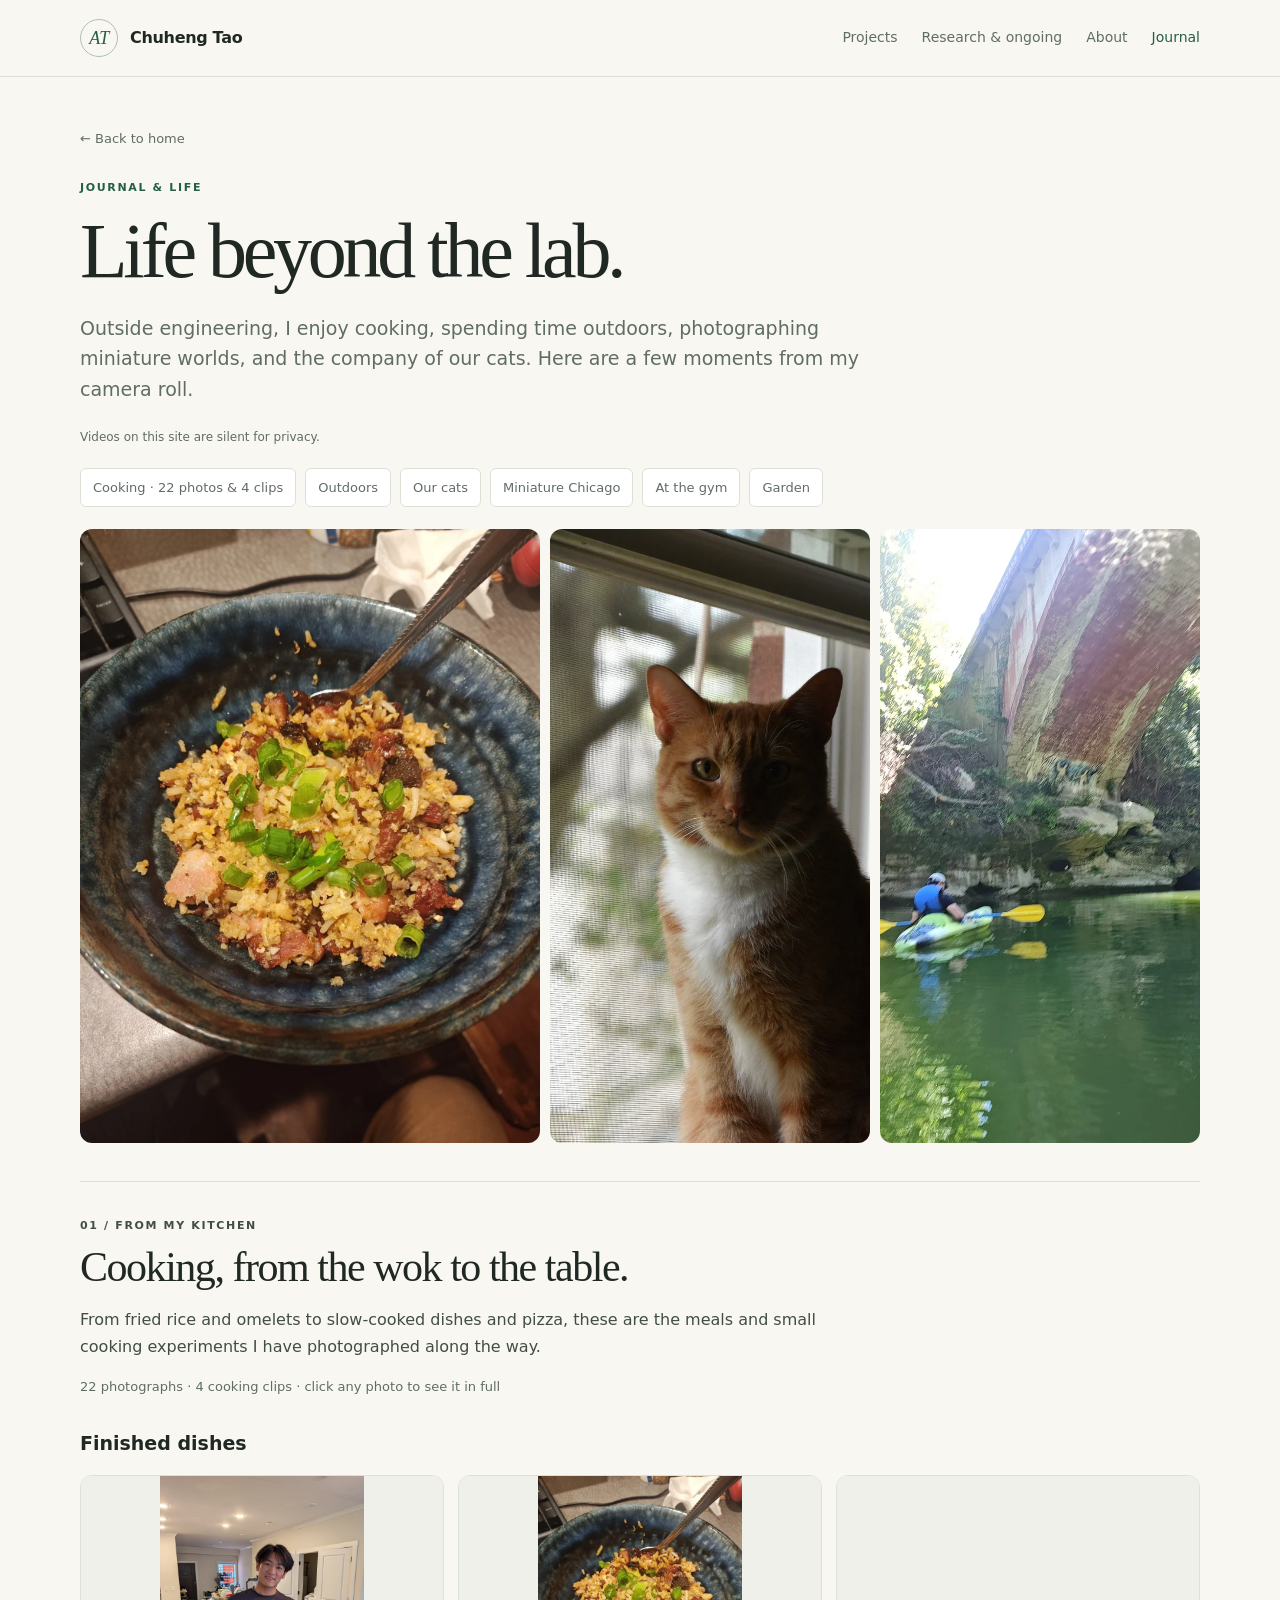
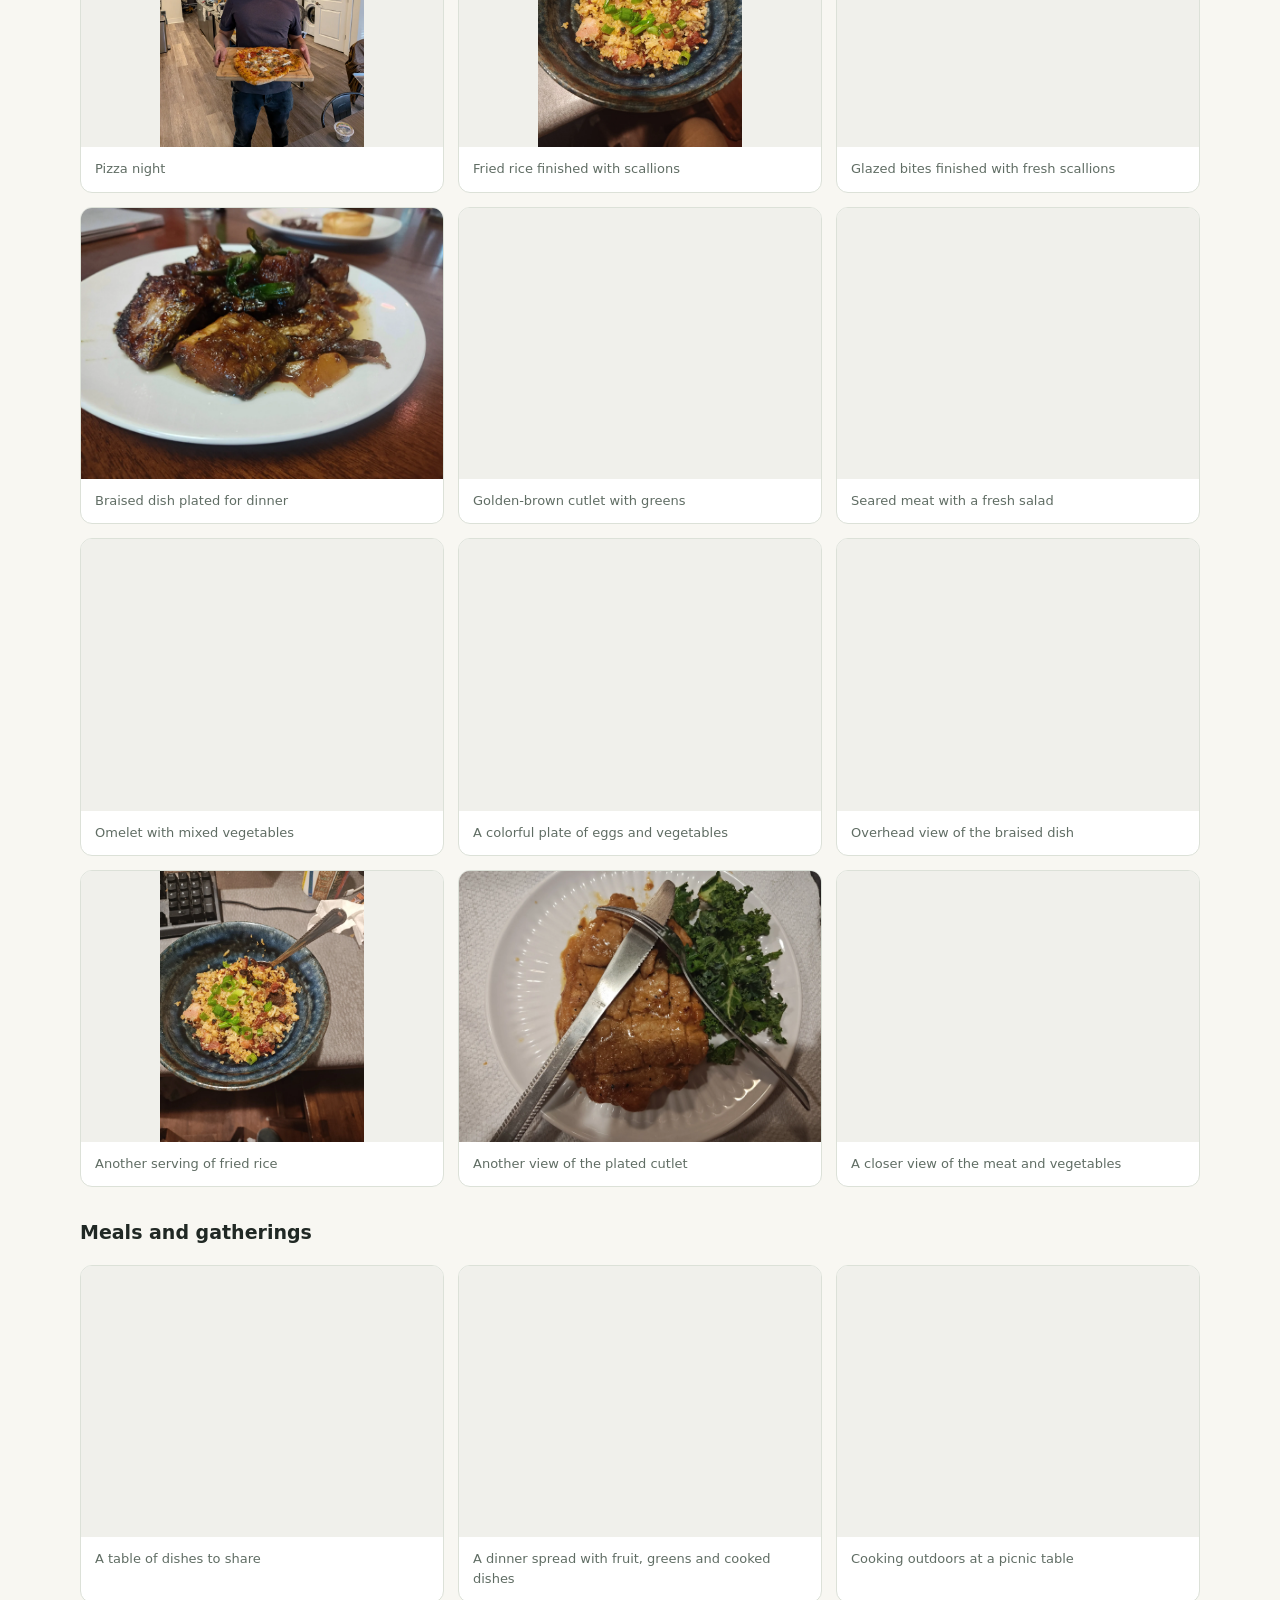
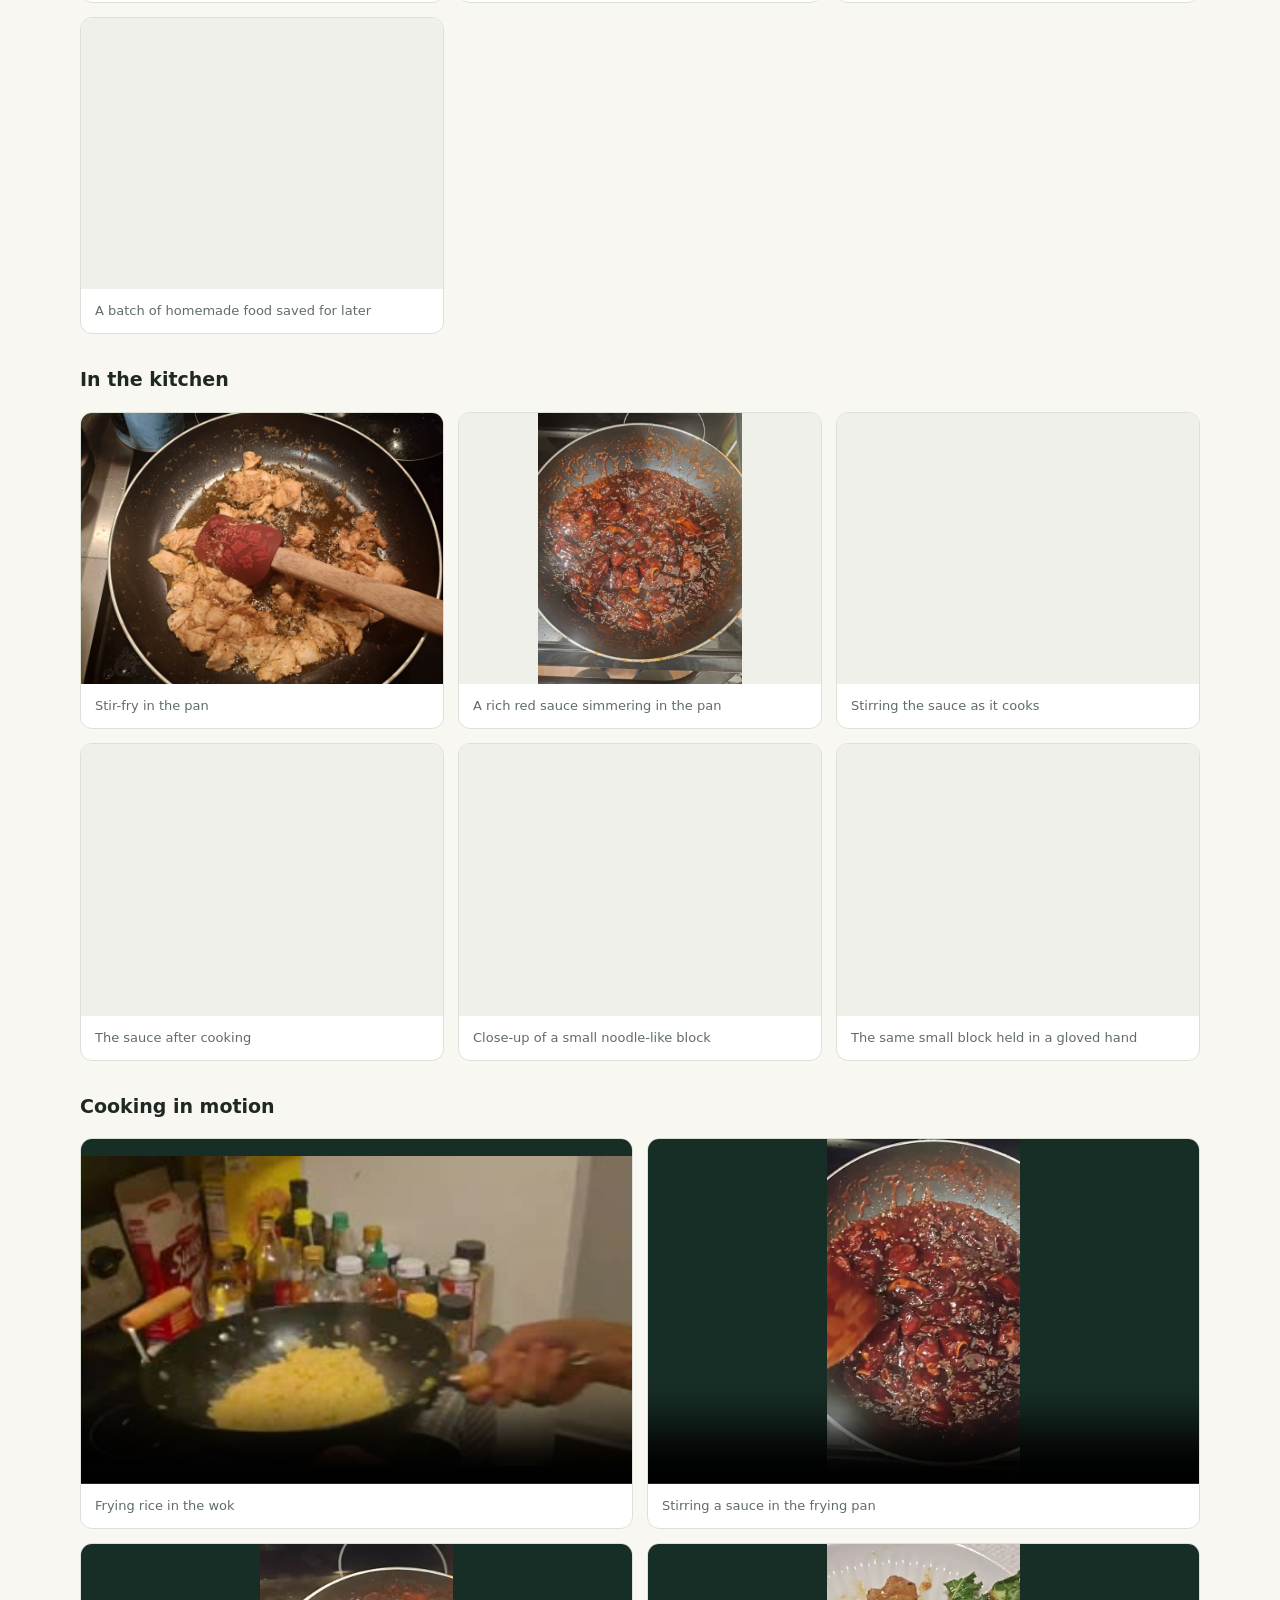
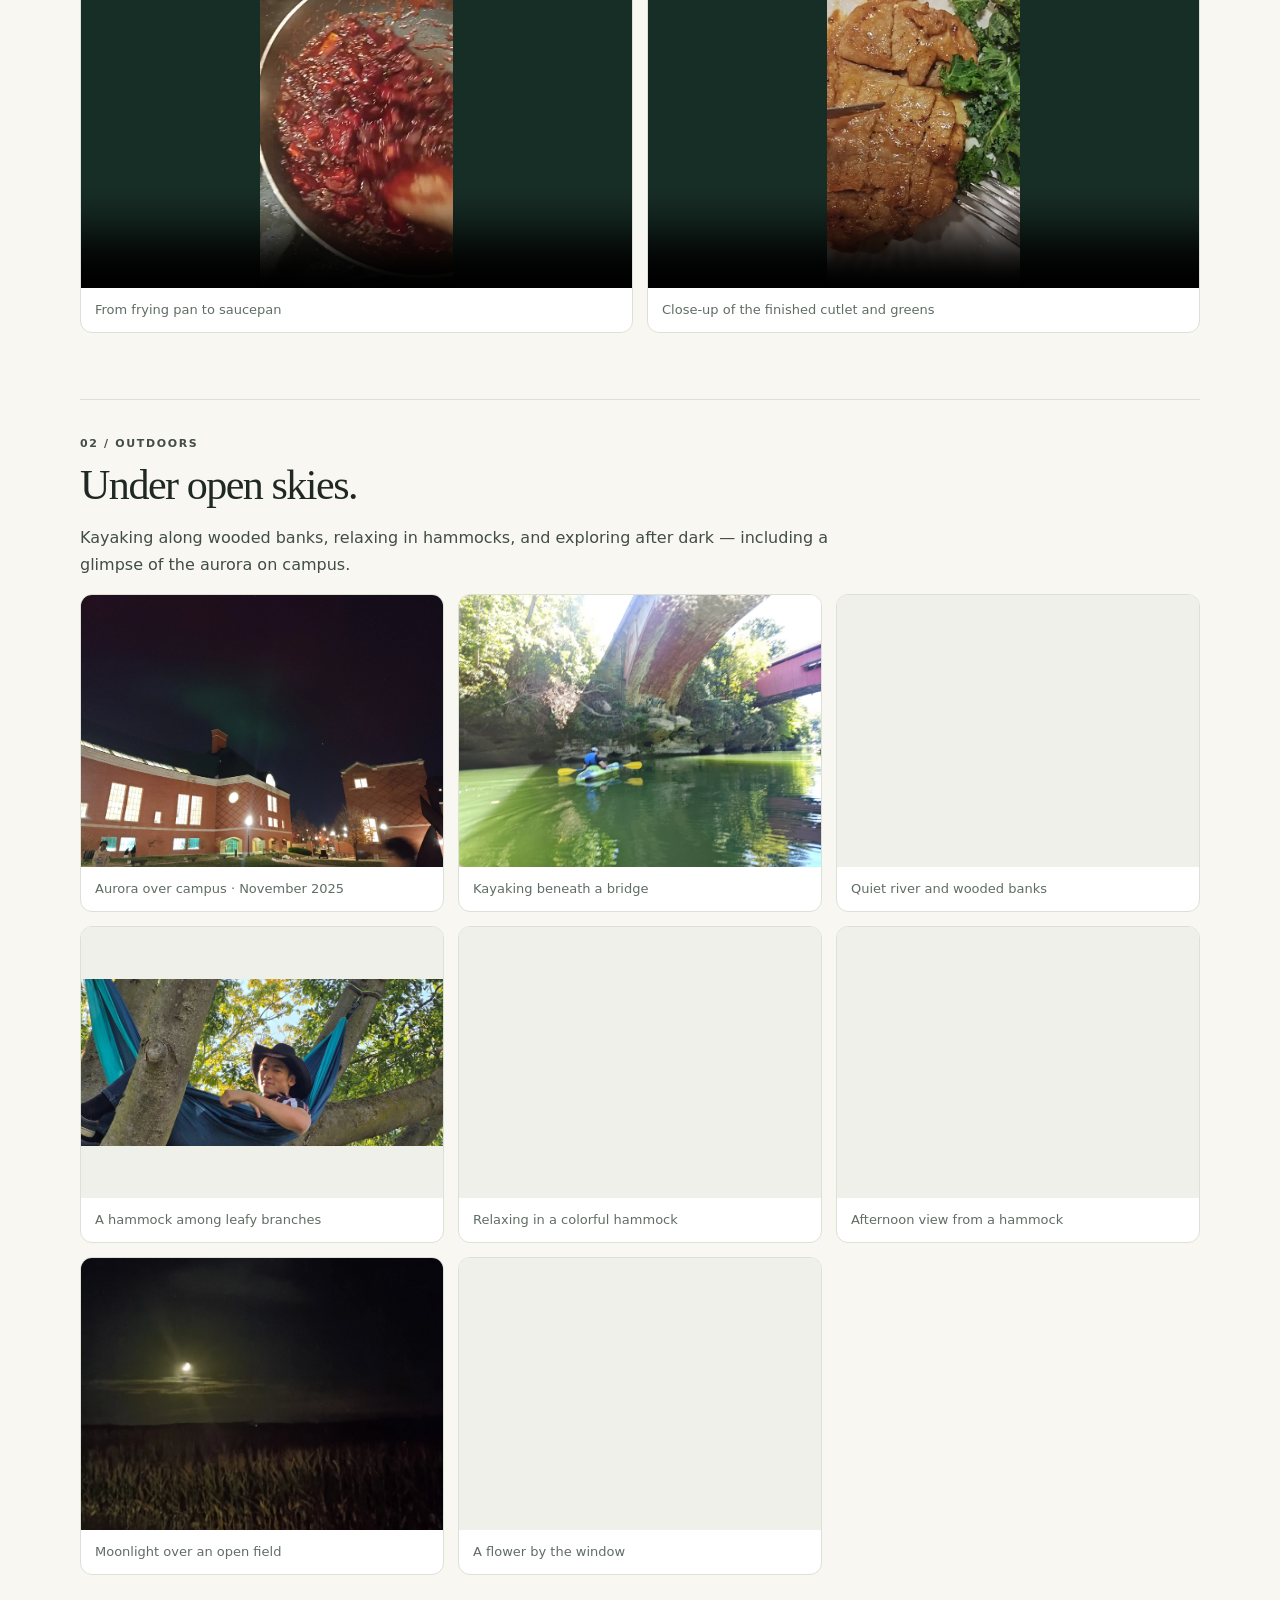
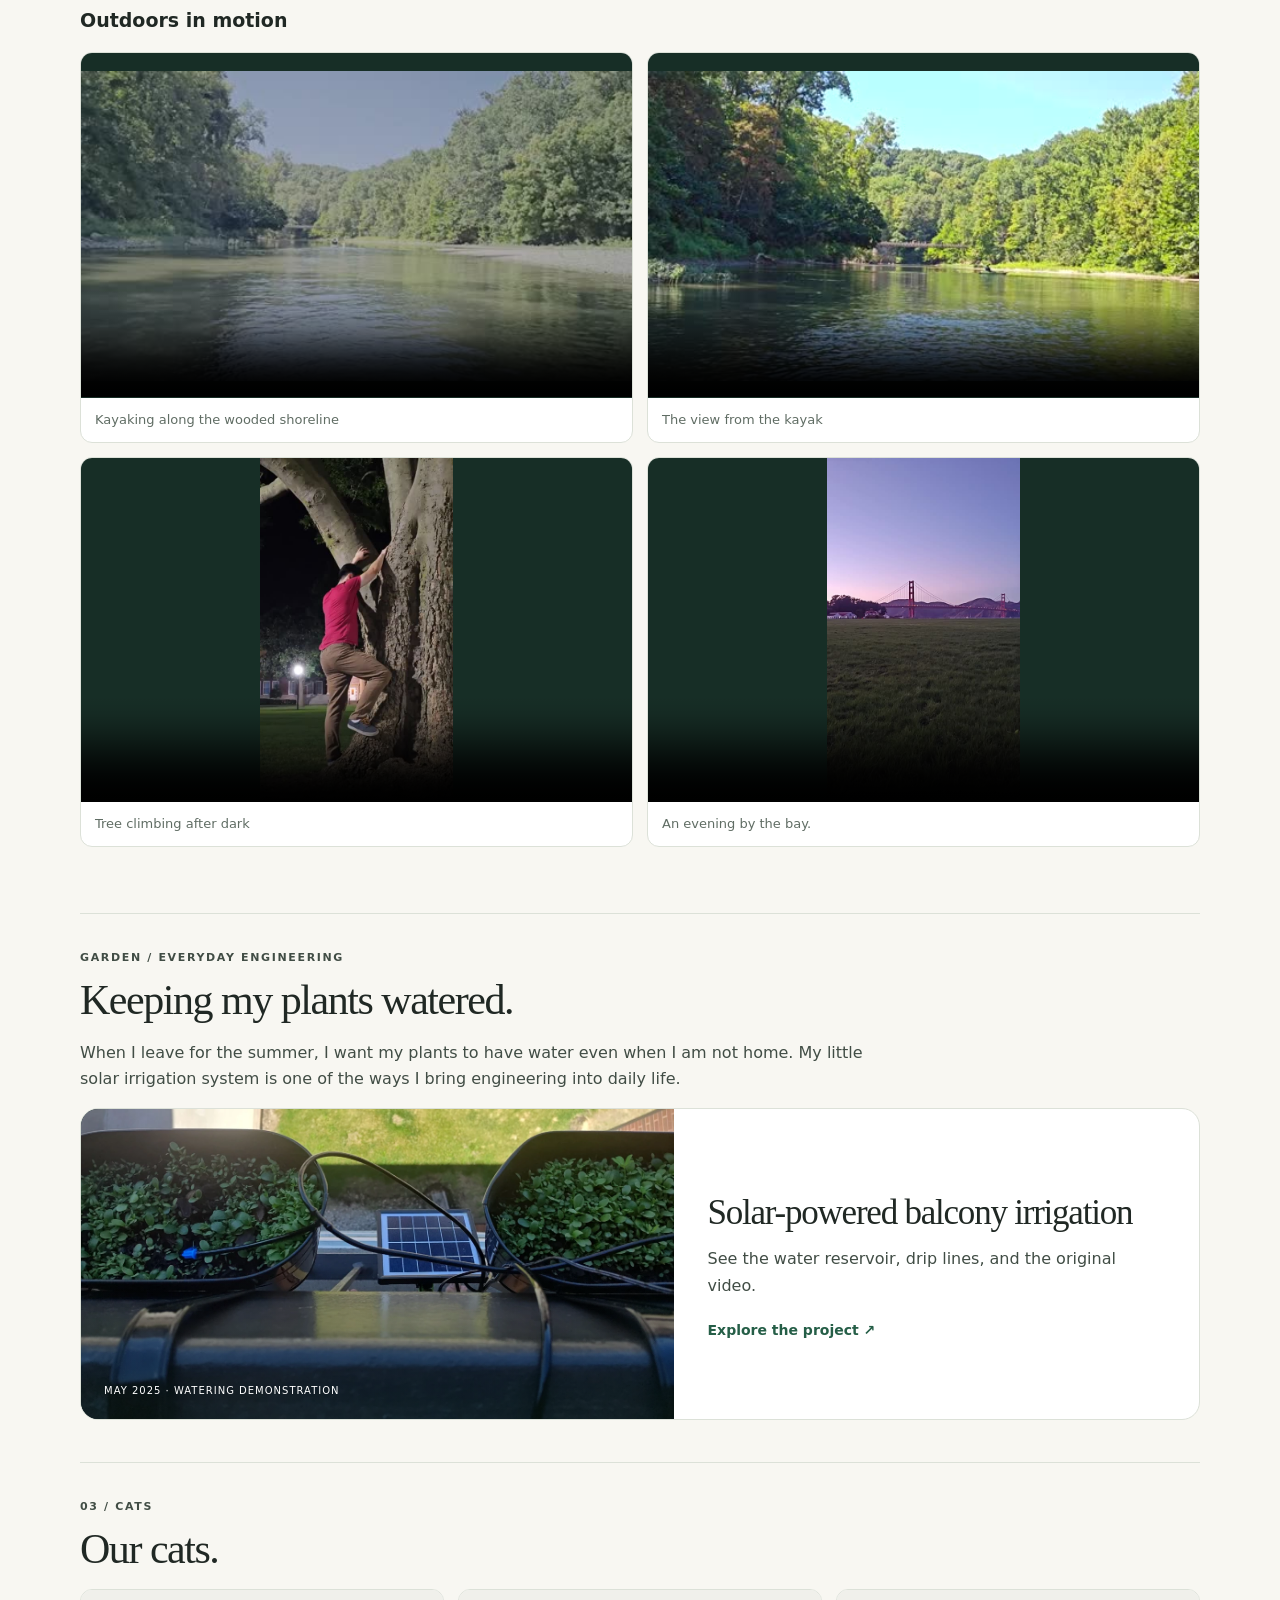
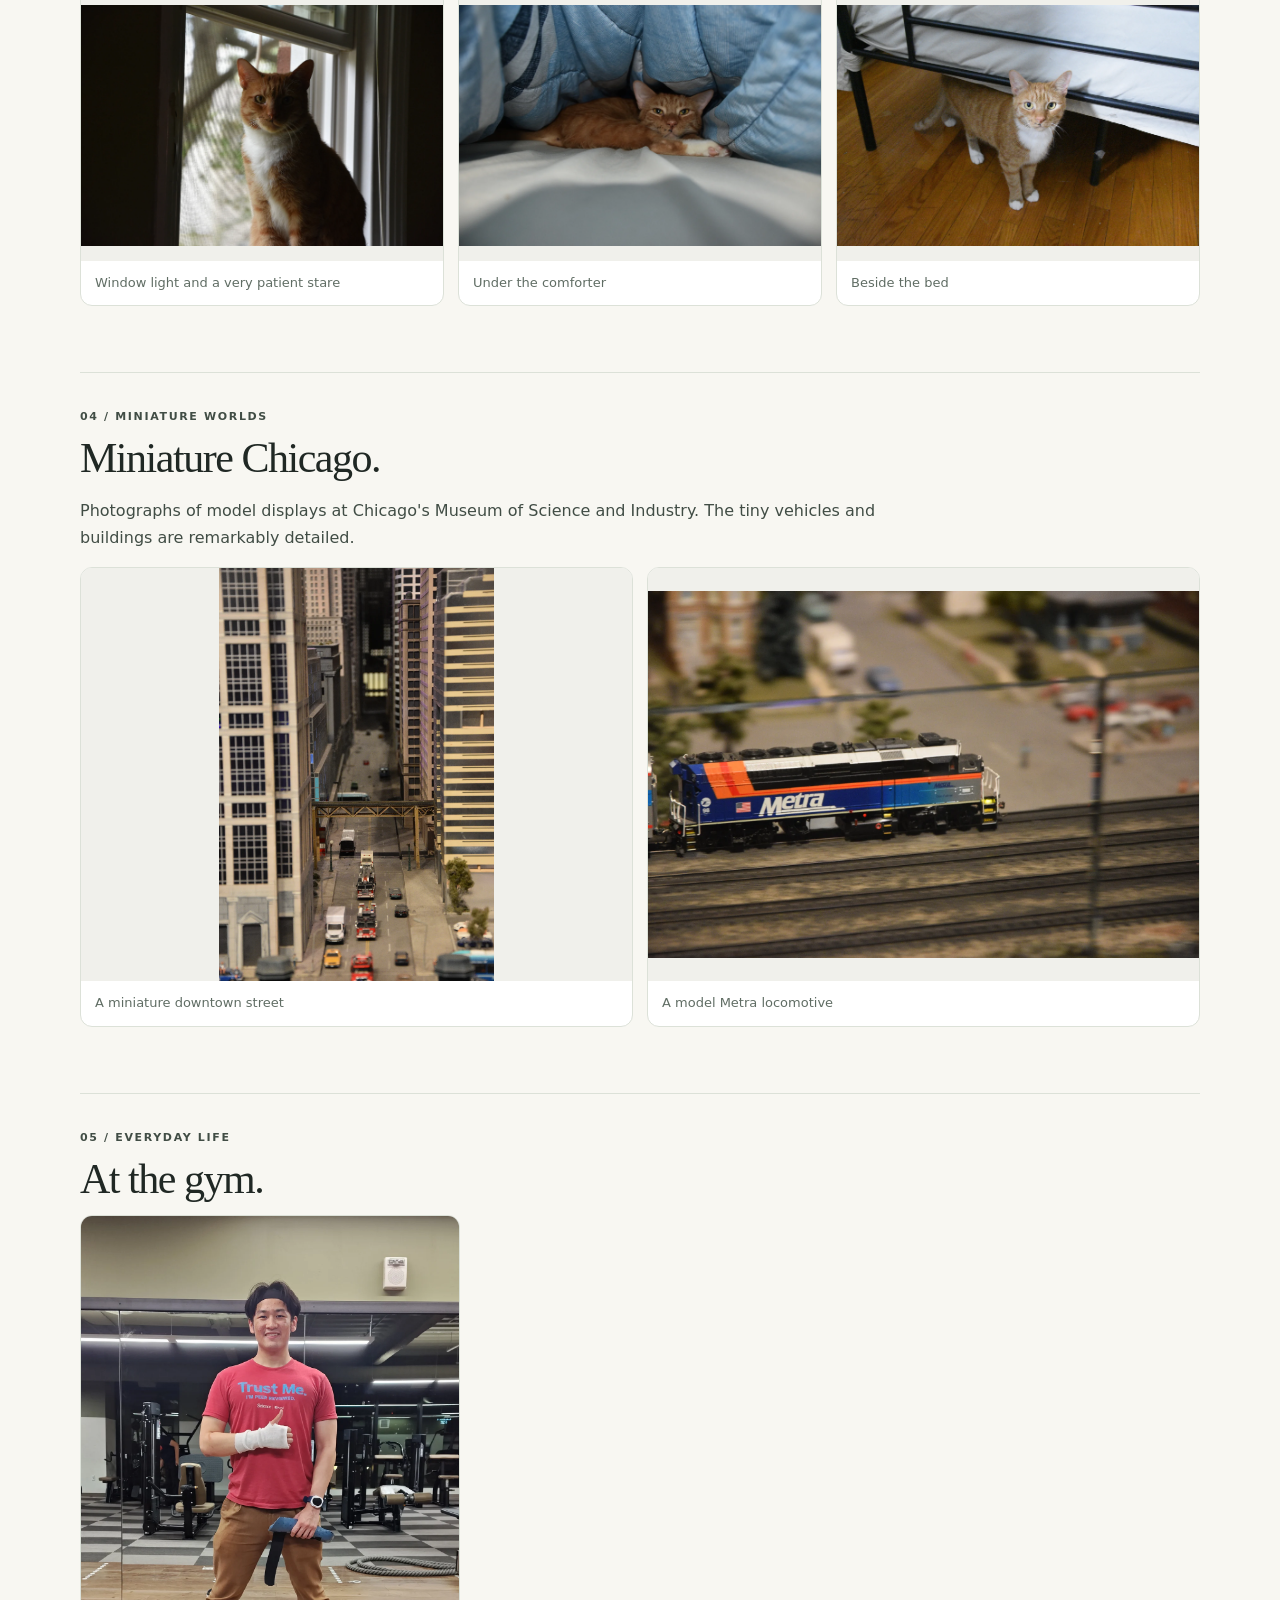
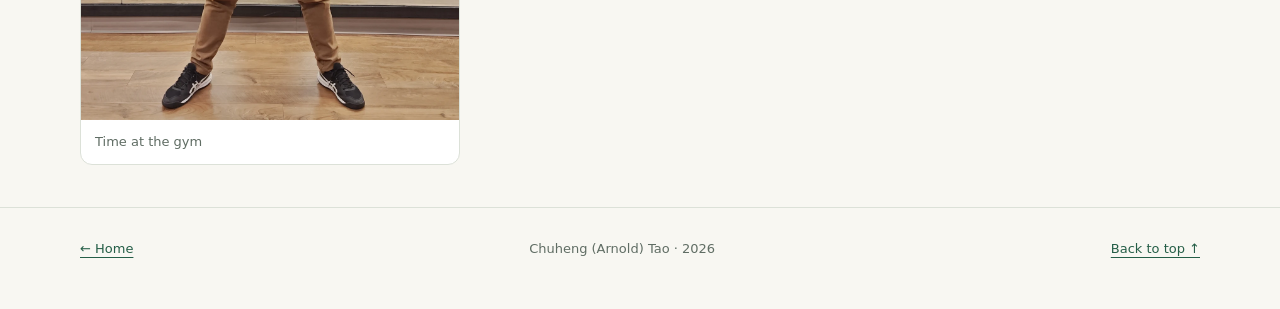
==== projects/life.html @ ce67bd4c "Publish Arnold Tao portfolio v25" ====
<!DOCTYPE html>

<html lang="en"><head><meta charset="utf-8"/><meta content="width=device-width,initial-scale=1" name="viewport"/><meta content="My personal photo journal: cooking, our cats, miniature models, and life outdoors." name="description"/><title>Life beyond the lab — Chuheng Tao</title><link href="../styles.css" rel="stylesheet"/><style>
.life-page .article-hero{padding-bottom:28px}.life-page .article-hero h1{max-width:900px}.life-page .lead{max-width:800px}.life-jump{display:flex;gap:9px;flex-wrap:wrap;margin:20px 0 12px}.life-jump a{font-size:13px;padding:8px 12px;border:1px solid var(--line);background:white;border-radius:6px;text-decoration:none}.life-hero-grid{display:grid;grid-template-columns:1.18fr .82fr .82fr;gap:10px;margin:22px 0 10px}.life-hero-grid a{display:block;overflow:hidden;border-radius:12px}.life-hero-grid img{height:100%;width:100%;object-fit:cover;aspect-ratio:4/3}.life-hero-grid a:first-child img{aspect-ratio:auto;min-height:210px}.life-section{padding:35px 0 42px;margin:0;border-top:1px solid var(--line);scroll-margin-top:15px}.life-section h2{font:normal clamp(28px,3.6vw,42px)/1.12 var(--serif);letter-spacing:-.035em;margin:0 0 12px}.life-section p{color:#414d45;max-width:800px}.life-subhead{margin:30px 0 0;font-size:19px;font-weight:650}.life-grid{display:grid;grid-template-columns:repeat(3,minmax(0,1fr));gap:14px;margin:16px 0 24px}.life-grid.two{grid-template-columns:repeat(2,minmax(0,1fr))}.life-card,.life-video{background:#fff;border:1px solid var(--line);border-radius:12px;overflow:hidden;margin:0;min-width:0}.life-card a{display:block;background:#f0f0eb}.life-card img{display:block;width:100%;aspect-ratio:4/3;object-fit:contain}.life-card figcaption,.life-video figcaption{padding:12px 14px;font-size:13px;color:var(--muted);line-height:1.55}.life-clips{display:grid;grid-template-columns:repeat(2,minmax(0,1fr));gap:14px;margin:16px 0 24px}.life-video video{width:100%;display:block;background:#172e26;aspect-ratio:16/10;object-fit:contain}.life-section .eyebrow{margin-bottom:9px}.life-section .life-caption{font-size:12px;color:var(--muted);margin-top:0}.life-page a:hover img{opacity:.95}.life-single{max-width:380px}.life-single .life-card img{aspect-ratio:3/4}.life-page .section-count{color:var(--muted);font-size:13px;margin-top:0}@media(max-width:800px){.life-grid,.life-grid.two{grid-template-columns:1fr 1fr}.life-hero-grid{grid-template-columns:1fr 1fr}.life-hero-grid a:first-child{grid-column:1/-1}.life-hero-grid a:first-child img{aspect-ratio:16/9;min-height:0}}@media(max-width:540px){.life-grid,.life-grid.two,.life-clips{grid-template-columns:1fr}.life-hero-grid{gap:7px}.life-jump{gap:6px}.life-jump a{font-size:12px}.life-card img{aspect-ratio:4/3}}</style></head><body><a class="skip" href="#main">Skip to content</a><header><div class="wrap nav"><a class="brand" href="../index.html"><span aria-hidden="true" class="monogram">AT</span>Chuheng Tao</a><nav aria-label="Main navigation"><a href="../index.html#projects">Projects</a><a href="../index.html#ongoing">Research &amp; ongoing</a><a href="../index.html#about">About</a><a aria-current="page" href="../index.html#journal">Journal</a></nav></div></header><main class="wrap life-page" id="main"><section class="article-hero"><a class="back" href="../index.html#journal">← Back to home</a><p class="eyebrow">Journal &amp; life</p><h1>Life beyond the lab.</h1><p class="lead">Outside engineering, I enjoy cooking, spending time outdoors, photographing miniature worlds, and the company of our cats. Here are a few moments from my camera roll.</p><p class="caption">Videos on this site are silent for privacy.</p><nav aria-label="Gallery sections" class="life-jump"><a href="#cooking">Cooking · 22 photos &amp; 4 clips</a><a href="#outdoors">Outdoors</a><a href="#cats">Our cats</a><a href="#miniatures">Miniature Chicago</a><a href="#fitness">At the gym</a><a href="#garden">Garden</a></nav><div class="life-hero-grid"><a href="#cooking"><img alt="Fried rice finished with scallions" loading="eager" src="../assets/life/fried-rice-bowl.webp"/></a><a href="#cats"><img alt="Window light and a very patient stare" loading="eager" src="../assets/life/cat-window.webp"/></a><a href="#outdoors"><img alt="Kayaking beneath a bridge" loading="eager" src="../assets/life/kayak-bridge.webp"/></a></div></section>
<section class="life-section" id="cooking"><p class="eyebrow">01 / From my kitchen</p><h2>Cooking, from the wok to the table.</h2><p>From fried rice and omelets to slow-cooked dishes and pizza, these are the meals and small cooking experiments I have photographed along the way.</p><p class="section-count">22 photographs · 4 cooking clips · click any photo to see it in full</p><h3 class="life-subhead">Finished dishes</h3><div class="life-grid"><figure class="life-card"><a aria-label="Open full photograph: Pizza night" href="../assets/life/pizza-night.webp"><img alt="Pizza night" decoding="async" loading="lazy" src="../assets/life/pizza-night.webp"/></a><figcaption>Pizza night</figcaption></figure><figure class="life-card"><a aria-label="Open full photograph: Fried rice finished with scallions" href="../assets/life/fried-rice-bowl.webp"><img alt="Fried rice finished with scallions" decoding="async" loading="lazy" src="../assets/life/fried-rice-bowl.webp"/></a><figcaption>Fried rice finished with scallions</figcaption></figure><figure class="life-card"><a aria-label="Open full photograph: Glazed bites finished with fresh scallions" href="../assets/life/glazed-dish.webp"><img alt="Glazed bites finished with fresh scallions" decoding="async" loading="lazy" src="../assets/life/glazed-dish.webp"/></a><figcaption>Glazed bites finished with fresh scallions</figcaption></figure><figure class="life-card"><a aria-label="Open full photograph: Braised dish plated for dinner" href="../assets/life/braised-ribs-plate.webp"><img alt="Braised dish plated for dinner" decoding="async" loading="lazy" src="../assets/life/braised-ribs-plate.webp"/></a><figcaption>Braised dish plated for dinner</figcaption></figure><figure class="life-card"><a aria-label="Open full photograph: Golden-brown cutlet with greens" href="../assets/life/golden-cutlet.webp"><img alt="Golden-brown cutlet with greens" decoding="async" loading="lazy" src="../assets/life/golden-cutlet.webp"/></a><figcaption>Golden-brown cutlet with greens</figcaption></figure><figure class="life-card"><a aria-label="Open full photograph: Seared meat with a fresh salad" href="../assets/life/steak-salad.webp"><img alt="Seared meat with a fresh salad" decoding="async" loading="lazy" src="../assets/life/steak-salad.webp"/></a><figcaption>Seared meat with a fresh salad</figcaption></figure><figure class="life-card"><a aria-label="Open full photograph: Omelet with mixed vegetables" href="../assets/life/omelet-vegetables.webp"><img alt="Omelet with mixed vegetables" decoding="async" loading="lazy" src="../assets/life/omelet-vegetables.webp"/></a><figcaption>Omelet with mixed vegetables</figcaption></figure><figure class="life-card"><a aria-label="Open full photograph: A colorful plate of eggs and vegetables" href="../assets/life/eggs-and-greens.webp"><img alt="A colorful plate of eggs and vegetables" decoding="async" loading="lazy" src="../assets/life/eggs-and-greens.webp"/></a><figcaption>A colorful plate of eggs and vegetables</figcaption></figure><figure class="life-card"><a aria-label="Open full photograph: Overhead view of the braised dish" href="../assets/life/braised-ribs-top.webp"><img alt="Overhead view of the braised dish" decoding="async" loading="lazy" src="../assets/life/braised-ribs-top.webp"/></a><figcaption>Overhead view of the braised dish</figcaption></figure><figure class="life-card"><a aria-label="Open full photograph: Another serving of fried rice" href="../assets/life/fried-rice-alt.webp"><img alt="Another serving of fried rice" decoding="async" loading="lazy" src="../assets/life/fried-rice-alt.webp"/></a><figcaption>Another serving of fried rice</figcaption></figure><figure class="life-card"><a aria-label="Open full photograph: Another view of the plated cutlet" href="../assets/life/golden-cutlet-alt.webp"><img alt="Another view of the plated cutlet" decoding="async" loading="lazy" src="../assets/life/golden-cutlet-alt.webp"/></a><figcaption>Another view of the plated cutlet</figcaption></figure><figure class="life-card"><a aria-label="Open full photograph: A closer view of the meat and vegetables" href="../assets/life/steak-salad-close.webp"><img alt="A closer view of the meat and vegetables" decoding="async" loading="lazy" src="../assets/life/steak-salad-close.webp"/></a><figcaption>A closer view of the meat and vegetables</figcaption></figure></div><h3 class="life-subhead">Meals and gatherings</h3><div class="life-grid"><figure class="life-card"><a aria-label="Open full photograph: A table of dishes to share" href="../assets/life/shared-table.webp"><img alt="A table of dishes to share" decoding="async" loading="lazy" src="../assets/life/shared-table.webp"/></a><figcaption>A table of dishes to share</figcaption></figure><figure class="life-card"><a aria-label="Open full photograph: A dinner spread with fruit, greens and cooked dishes" href="../assets/life/dinner-spread.webp"><img alt="A dinner spread with fruit, greens and cooked dishes" decoding="async" loading="lazy" src="../assets/life/dinner-spread.webp"/></a><figcaption>A dinner spread with fruit, greens and cooked dishes</figcaption></figure><figure class="life-card"><a aria-label="Open full photograph: Cooking outdoors at a picnic table" href="../assets/life/outdoor-cookout.webp"><img alt="Cooking outdoors at a picnic table" decoding="async" loading="lazy" src="../assets/life/outdoor-cookout.webp"/></a><figcaption>Cooking outdoors at a picnic table</figcaption></figure><figure class="life-card"><a aria-label="Open full photograph: A batch of homemade food saved for later" href="../assets/life/leftovers.webp"><img alt="A batch of homemade food saved for later" decoding="async" loading="lazy" src="../assets/life/leftovers.webp"/></a><figcaption>A batch of homemade food saved for later</figcaption></figure></div><h3 class="life-subhead">In the kitchen</h3><div class="life-grid"><figure class="life-card"><a aria-label="Open full photograph: Stir-fry in the pan" href="../assets/life/stir-fry-pan.webp"><img alt="Stir-fry in the pan" decoding="async" loading="lazy" src="../assets/life/stir-fry-pan.webp"/></a><figcaption>Stir-fry in the pan</figcaption></figure><figure class="life-card"><a aria-label="Open full photograph: A rich red sauce simmering in the pan" href="../assets/life/sauce-pan.webp"><img alt="A rich red sauce simmering in the pan" decoding="async" loading="lazy" src="../assets/life/sauce-pan.webp"/></a><figcaption>A rich red sauce simmering in the pan</figcaption></figure><figure class="life-card"><a aria-label="Open full photograph: Stirring the sauce as it cooks" href="../assets/life/sauce-stirring.webp"><img alt="Stirring the sauce as it cooks" decoding="async" loading="lazy" src="../assets/life/sauce-stirring.webp"/></a><figcaption>Stirring the sauce as it cooks</figcaption></figure><figure class="life-card"><a aria-label="Open full photograph: The sauce after cooking" href="../assets/life/saucepan-finished.webp"><img alt="The sauce after cooking" decoding="async" loading="lazy" src="../assets/life/saucepan-finished.webp"/></a><figcaption>The sauce after cooking</figcaption></figure><figure class="life-card"><a aria-label="Open full photograph: Close-up of a small noodle-like block" href="../assets/life/noodle-detail.webp"><img alt="Close-up of a small noodle-like block" decoding="async" loading="lazy" src="../assets/life/noodle-detail.webp"/></a><figcaption>Close-up of a small noodle-like block</figcaption></figure><figure class="life-card"><a aria-label="Open full photograph: The same small block held in a gloved hand" href="../assets/life/noodle-in-hand.webp"><img alt="The same small block held in a gloved hand" decoding="async" loading="lazy" src="../assets/life/noodle-in-hand.webp"/></a><figcaption>The same small block held in a gloved hand</figcaption></figure></div><h3 class="life-subhead">Cooking in motion</h3><div class="life-clips"><figure class="life-video"><video aria-label="Frying rice in the wok" controls="" muted="" playsinline="" poster="../assets/life/frying-rice-poster.jpg" preload="none"><source src="../assets/life/frying-rice.mp4" type="video/mp4"/></video><figcaption>Frying rice in the wok</figcaption></figure><figure class="life-video"><video aria-label="Stirring a sauce in the frying pan" controls="" muted="" playsinline="" poster="../assets/life/sauce-stirring-poster.jpg" preload="none"><source src="../assets/life/sauce-stirring.mp4" type="video/mp4"/></video><figcaption>Stirring a sauce in the frying pan</figcaption></figure><figure class="life-video"><video aria-label="From frying pan to saucepan" controls="" muted="" playsinline="" poster="../assets/life/pan-and-pot-poster.jpg" preload="none"><source src="../assets/life/pan-and-pot.mp4" type="video/mp4"/></video><figcaption>From frying pan to saucepan</figcaption></figure><figure class="life-video"><video aria-label="Close-up of the finished cutlet and greens" controls="" muted="" playsinline="" poster="../assets/life/cutlet-closeup-poster.jpg" preload="none"><source src="../assets/life/cutlet-closeup.mp4" type="video/mp4"/></video><figcaption>Close-up of the finished cutlet and greens</figcaption></figure></div></section>
<section class="life-section" id="outdoors"><p class="eyebrow">02 / Outdoors</p><h2>Under open skies.</h2><p>Kayaking along wooded banks, relaxing in hammocks, and exploring after dark — including a glimpse of the aurora on campus.</p><div class="life-grid">
<figure class="life-card" id="campus-aurora"><a aria-label="Open full photograph: Aurora over campus" href="../assets/life/campus-aurora.webp"><img alt="Faint green auroral glow in the night sky above illuminated red-brick campus buildings" decoding="async" loading="eager" src="../assets/life/campus-aurora.webp"/></a><figcaption>Aurora over campus · November 2025</figcaption></figure><figure class="life-card"><a aria-label="Open full photograph: Kayaking beneath a bridge" href="../assets/life/kayak-bridge.webp"><img alt="Kayaking beneath a bridge" decoding="async" loading="lazy" src="../assets/life/kayak-bridge.webp"/></a><figcaption>Kayaking beneath a bridge</figcaption></figure><figure class="life-card"><a aria-label="Open full photograph: Quiet river and wooded banks" href="../assets/life/river-banks.webp"><img alt="Quiet river and wooded banks" decoding="async" loading="lazy" src="../assets/life/river-banks.webp"/></a><figcaption>Quiet river and wooded banks</figcaption></figure><figure class="life-card"><a aria-label="Open full photograph: A hammock among leafy branches" href="../assets/life/hammock-trees.webp"><img alt="A hammock among leafy branches" decoding="async" loading="lazy" src="../assets/life/hammock-trees.webp"/></a><figcaption>A hammock among leafy branches</figcaption></figure><figure class="life-card"><a aria-label="Open full photograph: Relaxing in a colorful hammock" href="../assets/life/hammock-portrait.webp"><img alt="Relaxing in a colorful hammock" decoding="async" loading="lazy" src="../assets/life/hammock-portrait.webp"/></a><figcaption>Relaxing in a colorful hammock</figcaption></figure><figure class="life-card"><a aria-label="Open full photograph: Afternoon view from a hammock" href="../assets/life/hammock-view.webp"><img alt="Afternoon view from a hammock" decoding="async" loading="lazy" src="../assets/life/hammock-view.webp"/></a><figcaption>Afternoon view from a hammock</figcaption></figure><figure class="life-card"><a aria-label="Open full photograph: Moonlight over an open field" href="../assets/life/moonlit-field.webp"><img alt="Moonlight over an open field" decoding="async" loading="lazy" src="../assets/life/moonlit-field.webp"/></a><figcaption>Moonlight over an open field</figcaption></figure><figure class="life-card"><a aria-label="Open full photograph: A flower by the window" href="../assets/life/window-flower.webp"><img alt="A flower by the window" decoding="async" loading="lazy" src="../assets/life/window-flower.webp"/></a><figcaption>A flower by the window</figcaption></figure></div><h3 class="life-subhead">Outdoors in motion</h3><div class="life-clips"><figure class="life-video"><video aria-label="Kayaking along the wooded shoreline" controls="" muted="" playsinline="" poster="../assets/life/kayak-shore-poster.jpg" preload="none"><source src="../assets/life/kayak-shore.mp4" type="video/mp4"/></video><figcaption>Kayaking along the wooded shoreline</figcaption></figure><figure class="life-video"><video aria-label="The view from the kayak" controls="" muted="" playsinline="" poster="../assets/life/kayak-river-poster.jpg" preload="none"><source src="../assets/life/kayak-river.mp4" type="video/mp4"/></video><figcaption>The view from the kayak</figcaption></figure><figure class="life-video"><video aria-label="Tree climbing after dark" controls="" muted="" playsinline="" poster="../assets/life/night-tree-climb-poster.jpg" preload="none"><source src="../assets/life/night-tree-climb.mp4" type="video/mp4"/></video><figcaption>Tree climbing after dark</figcaption></figure><figure class="life-video"><video aria-label="Evening outdoors near the bay" controls="" muted="" playsinline="" poster="../assets/life/evening-bay-poster.jpg" preload="none"><source src="../assets/life/evening-bay.mp4" type="video/mp4"/></video><figcaption>An evening by the bay.</figcaption></figure></div></section><section class="life-section" id="garden"><p class="eyebrow">Garden / Everyday engineering</p><h2>Keeping my plants watered.</h2><p>When I leave for the summer, I want my plants to have water even when I am not home. My little solar irrigation system is one of the ways I bring engineering into daily life.</p><a class="featured" href="solar-irrigation.html"><div class="cover"><img alt="Two balcony planters with a solar panel and drip tubing" loading="lazy" src="../assets/irrigation/solar-planters.webp"/><span class="cover-label">May 2025 · Watering demonstration</span></div><div class="feature-copy"><h3>Solar-powered balcony irrigation</h3><p>See the water reservoir, drip lines, and the original video.</p><span class="link-label">Explore the project ↗</span></div></a></section>
<section class="life-section" id="cats"><p class="eyebrow">03 / Cats</p><h2>Our cats.</h2><div class="life-grid"><figure class="life-card"><a aria-label="Open full photograph: Window light and a very patient stare" href="../assets/life/cat-window.webp"><img alt="Window light and a very patient stare" decoding="async" loading="lazy" src="../assets/life/cat-window.webp"/></a><figcaption>Window light and a very patient stare</figcaption></figure><figure class="life-card"><a aria-label="Open full photograph: Under the comforter" href="../assets/life/cat-blanket.webp"><img alt="Under the comforter" decoding="async" loading="lazy" src="../assets/life/cat-blanket.webp"/></a><figcaption>Under the comforter</figcaption></figure><figure class="life-card"><a aria-label="Open full photograph: Beside the bed" href="../assets/life/cat-bedside.webp"><img alt="Beside the bed" decoding="async" loading="lazy" src="../assets/life/cat-bedside.webp"/></a><figcaption>Beside the bed</figcaption></figure></div></section>
<section class="life-section" id="miniatures"><p class="eyebrow">04 / Miniature worlds</p><h2>Miniature Chicago.</h2><p>Photographs of model displays at Chicago's Museum of Science and Industry. The tiny vehicles and buildings are remarkably detailed.</p><div class="life-grid two"><figure class="life-card"><a aria-label="Open full photograph: A miniature downtown street" href="../assets/life/miniature-city.webp"><img alt="A miniature downtown street" decoding="async" loading="lazy" src="../assets/life/miniature-city.webp"/></a><figcaption>A miniature downtown street</figcaption></figure><figure class="life-card"><a aria-label="Open full photograph: A model Metra locomotive" href="../assets/life/miniature-train.webp"><img alt="A model Metra locomotive" decoding="async" loading="lazy" src="../assets/life/miniature-train.webp"/></a><figcaption>A model Metra locomotive</figcaption></figure></div></section>
<section class="life-section" id="fitness"><p class="eyebrow">05 / Everyday life</p><h2>At the gym.</h2><div class="life-single"><figure class="life-card"><a aria-label="Open full photograph: Time at the gym" href="../assets/life/gym.webp"><img alt="Time at the gym" decoding="async" loading="lazy" src="../assets/life/gym.webp"/></a><figcaption>Time at the gym</figcaption></figure></div></section></main><footer><div class="wrap footer-inner"><a href="../index.html#journal">← Home</a><span>Chuheng (Arnold) Tao · 2026</span><a href="#main">Back to top ↑</a></div></footer></body></html>
---- styles.css ----
:root{color-scheme:light;--bg:#f8f7f2;--paper:#fff;--ink:#202824;--muted:#606d64;--line:#dce1d8;--accent:#255e47;--pale:#e5eee6;--dark:#172e26;--cream:#f4f1e5;--radius:18px;--sans:system-ui,-apple-system,BlinkMacSystemFont,"Segoe UI",sans-serif;--serif:Georgia,"Times New Roman",serif}*{box-sizing:border-box}html{scroll-behavior:smooth}body{margin:0;background:var(--bg);color:var(--ink);font:16px/1.65 var(--sans)}a{color:var(--accent);text-underline-offset:4px}a:hover{text-decoration-thickness:2px}img{max-width:100%;height:auto;display:block}button{font:inherit}a:focus-visible,button:focus-visible,summary:focus-visible{outline:3px solid #b66e32;outline-offset:5px}header{border-bottom:1px solid var(--line);background:var(--bg)}.wrap{width:min(1120px,calc(100% - 48px));margin:auto}.nav{height:76px;display:flex;align-items:center;justify-content:space-between;gap:20px}.brand{display:flex;align-items:center;gap:12px;text-decoration:none;color:var(--ink);font-weight:650;letter-spacing:-.02em}.monogram{border:1px solid #b0c1b4;width:38px;height:38px;display:grid;place-items:center;border-radius:50%;font:italic 18px var(--serif);color:var(--accent)}nav{display:flex;gap:24px;flex-wrap:wrap}nav a{font-size:14px;color:var(--muted);text-decoration:none}nav a:hover,nav a[aria-current]{color:var(--accent)}.eyebrow{font-size:11px;letter-spacing:.15em;text-transform:uppercase;font-weight:750;color:var(--accent);margin:0 0 15px}.hero{padding:84px 0 62px;display:grid;grid-template-columns:1.4fr .6fr;gap:60px;align-items:end}.hero h1,.article-hero h1{font:normal clamp(48px,7.4vw,94px)/.98 var(--serif);letter-spacing:-.055em;margin:0 0 24px}.hero h1 em{font-weight:normal;color:var(--accent)}.lead{font-size:19px;line-height:1.6;max-width:660px;color:var(--muted);margin:0 0 24px}.hero-aside{border-left:1px solid var(--line);padding-left:26px}.hero-aside p{margin:0 0 15px;font-size:14px;color:var(--muted)}.hero-aside strong{display:block;color:var(--ink);font-weight:650}.actions{display:flex;gap:12px;flex-wrap:wrap;align-items:center}.btn{display:inline-flex;gap:12px;align-items:center;text-decoration:none;border:1px solid var(--accent);border-radius:7px;padding:11px 17px;font-size:14px;font-weight:650}.btn.primary{background:var(--accent);color:white}.btn:hover{opacity:.87}.section{padding:54px 0;border-top:1px solid var(--line)}.section-heading{display:flex;justify-content:space-between;align-items:baseline;gap:20px;margin-bottom:25px}.section-heading h2,.article-section h2{font:normal clamp(31px,4vw,43px)/1.12 var(--serif);letter-spacing:-.035em;margin:0}.section-heading p{font-size:13px;color:var(--muted);margin:0}.featured{display:grid;grid-template-columns:1.06fr .94fr;background:var(--paper);border:1px solid var(--line);border-radius:var(--radius);overflow:hidden;text-decoration:none;color:var(--ink)}.featured:hover{border-color:var(--accent)}.cover{min-height:310px;position:relative;background:var(--dark);overflow:hidden;display:flex;align-items:center;justify-content:center}.cover img{width:100%;height:100%;object-fit:cover;position:absolute}.cover:after{content:"";position:absolute;inset:0;background:linear-gradient(0deg,rgba(12,35,24,.45),transparent 50%)}.cover-label{position:absolute;z-index:1;bottom:20px;left:23px;letter-spacing:.1em;font-size:10px;color:white;text-transform:uppercase}.feature-copy{padding:34px;align-self:center}.feature-copy h3{font:normal 35px/1.12 var(--serif);letter-spacing:-.035em;margin:8px 0 14px}.feature-copy p{color:var(--muted);margin:0 0 18px}.tags{display:flex;gap:7px;flex-wrap:wrap;margin:17px 0}.tag{font-size:11px;line-height:1.4;border:1px solid var(--line);color:var(--muted);padding:5px 9px;border-radius:4px}.link-label{color:var(--accent);font-weight:650;font-size:14px}.two-col{display:grid;grid-template-columns:1fr 1fr;gap:35px}.info{padding:24px 0}.info h3{font-size:20px;font-weight:600;margin:0 0 12px}.info p{color:var(--muted);margin:0}.journal{padding:28px;border:1px solid var(--line);border-radius:var(--radius);background:transparent}.journal h3{font:normal 26px/1.15 var(--serif);margin:0 0 8px}.journal p{margin:0;color:var(--muted)}footer{border-top:1px solid var(--line);padding:30px 0 50px;color:var(--muted);font-size:13px}.footer-inner{display:flex;justify-content:space-between;gap:20px}.article-hero{padding:48px 0 40px}.back{font-size:13px;text-decoration:none;color:var(--muted);display:inline-block;margin-bottom:30px}.article-hero h1{font-size:clamp(44px,6.8vw,78px);max-width:990px;margin-bottom:24px}.article-hero .lead{max-width:790px}.meta{font-size:13px;color:var(--muted);display:flex;flex-wrap:wrap;gap:8px 23px}.hero-media{display:grid;grid-template-columns:1.15fr .85fr;gap:10px;align-items:stretch;margin-bottom:14px}.hero-media img{width:100%;height:100%;object-fit:cover;border-radius:12px;aspect-ratio:16/9}.hero-media .secondary{display:grid;grid-template-rows:1fr 1fr;gap:10px}.hero-media .secondary img{aspect-ratio:2.7/1}.caption{font-size:12px;color:var(--muted);margin:8px 0 20px}.stats{display:grid;grid-template-columns:repeat(4,1fr);background:var(--dark);color:#f8f7f2;border-radius:12px;overflow:hidden;margin:27px 0 48px}.stat{padding:23px 20px;border-right:1px solid #446055}.stat:last-child{border:0}.stat b{font:normal clamp(26px,4vw,40px)/1.05 var(--serif);display:block;margin-bottom:6px}.stat span{font-size:12px;color:#c5d8cc}.article-layout{display:grid;grid-template-columns:205px minmax(0,1fr);gap:60px;padding-bottom:55px}.toc{position:sticky;top:20px;align-self:start;display:grid;gap:12px;border-top:1px solid var(--line);padding-top:20px}.toc a{font-size:13px;text-decoration:none;color:var(--muted)}.toc a:hover{color:var(--accent)}.article-section{padding:0 0 45px;margin:0 0 42px;border-bottom:1px solid var(--line);scroll-margin-top:22px}.article-section:last-child{border:0;margin:0;padding:0}.article-section p{color:#414d45}.article-section h3{font-size:19px;line-height:1.3;margin:26px 0 8px}.article-section h2{margin-bottom:18px}.diagram{border:1px solid var(--line);background:#fff;border-radius:12px;padding:20px;margin:24px 0 10px;overflow:auto}.diagram svg{width:100%;height:auto;min-width:540px;display:block}.small-diagram{min-width:0!important}.diagram .node{fill:#f4f6ef;stroke:#c4d2c5;stroke-width:1.2}.diagram .accent-node{fill:#e3eee6;stroke:#82a68e;stroke-width:1.2}.diagram .dark-node{fill:#244a39;stroke:#244a39}.diagram text{font-family:var(--sans);font-size:12px;fill:#27392e}.diagram .sub{font-size:10px;fill:#52665b}.diagram .white{fill:white}.diagram .arrow{stroke:#47725d;stroke-width:1.5;fill:none;marker-end:url(#arrow)}.pipeline-grid{display:grid;grid-template-columns:repeat(3,1fr);gap:10px;margin:24px 0}.pipeline-grid div{padding:18px;border:1px solid var(--line);border-radius:10px;background:white}.pipeline-grid b{display:block;color:var(--accent);font-size:12px;margin-bottom:6px}.pipeline-grid span{font-size:13px;color:var(--muted)}.media-grid{display:grid;grid-template-columns:1fr 1fr;gap:13px}.media-grid figure{margin:0}.media-grid img{border-radius:9px;aspect-ratio:16/9;object-fit:cover;width:100%}.media-grid figcaption{font-size:12px;color:var(--muted);margin:6px 0 13px}.sample-grid{display:flex;gap:18px;align-items:start;margin:23px 0}.sample-grid figure{margin:0;flex:0 1 135px}.sample-grid img{image-rendering:pixelated;border-radius:6px}.sample-grid figcaption{font-size:12px;color:var(--muted);margin:5px 0}.layer-list{display:grid;gap:6px;margin:18px 0}.layer{display:grid;grid-template-columns:1fr 1fr;gap:20px;align-items:center;background:white;border:1px solid var(--line);border-radius:6px;padding:9px 14px;font-size:13px}.layer code{color:var(--accent);font-size:12px}.callout{border-left:3px solid #82a68e;background:var(--pale);padding:16px 20px;margin:20px 0;border-radius:0 8px 8px 0;font-size:14px}.callout p{margin:0}.code-block{background:#1f3028;color:#e2eee5;padding:18px;border-radius:10px;overflow:auto;font-size:12px;line-height:1.65}.code-block code{font-family:ui-monospace,SFMono-Regular,Consolas,monospace}.bar-table{margin:20px 0;border:1px solid var(--line);padding:15px;border-radius:12px;background:white}.barrow{display:grid;grid-template-columns:90px 1fr;gap:12px;align-items:center;padding:12px 0;border-bottom:1px solid var(--line)}.barrow:last-child{border:0}.barrow>span{font-size:13px}.bars{display:grid;gap:6px}.track{height:19px;background:#edf0eb;border-radius:3px;position:relative;overflow:hidden}.fill{height:100%;background:#3d7959;min-width:0}.fill.receiver{background:#9db4a1}.track b{position:absolute;right:6px;top:0;font-size:10px;color:#152b1f;font-weight:650;line-height:19px;background:#fff9;padding:0 3px;border-radius:2px}.legend{display:flex;gap:16px;font-size:12px;color:var(--muted)}.swatch{display:inline-block;width:10px;height:10px;background:#3d7959;margin-right:5px;border-radius:2px}.swatch.r{background:#9db4a1}.source-list{padding-left:18px;font-size:14px}.source-list li{margin:9px 0}.source-list a{overflow-wrap:anywhere}details{border:1px solid var(--line);border-radius:9px;padding:12px 14px;background:white;margin-top:14px}summary{cursor:pointer;color:var(--accent);font-weight:650;font-size:14px}details img{margin-top:12px}.video-grid{display:grid;gap:14px}.video-grid video{width:100%;max-height:480px;background:#172e26;border-radius:9px}.skip{position:absolute;left:-1000px}.skip:focus{left:20px;top:10px;z-index:10;background:white;padding:8px}.empty-video{display:none}.no-break{white-space:nowrap}@media(max-width:800px){.hero{grid-template-columns:1fr;gap:25px;padding:58px 0 40px}.hero-aside{border-left:0;border-top:1px solid var(--line);padding:15px 0 0;display:flex;gap:30px;flex-wrap:wrap}.featured{grid-template-columns:1fr}.cover{min-height:260px}.article-layout{grid-template-columns:1fr;gap:25px}.toc{position:static;display:flex;flex-wrap:wrap;gap:10px 17px}.toc .eyebrow{width:100%;margin:0}.stats{grid-template-columns:1fr 1fr}.stat:nth-child(2){border-right:0}.stat:nth-child(-n+2){border-bottom:1px solid #446055}.hero-media .secondary img{aspect-ratio:2.2/1}.section{padding:40px 0}.two-col{gap:20px}}@media(max-width:480px){.wrap{width:calc(100% - 32px)}.nav{height:auto;min-height:67px;flex-wrap:wrap;padding:12px 0;gap:9px}nav{gap:16px}.hero{padding-top:45px}.lead{font-size:17px}.two-col,.hero-media,.pipeline-grid{grid-template-columns:1fr}.hero-media .secondary{grid-template-columns:1fr 1fr;grid-template-rows:1fr}.hero-media .secondary img{aspect-ratio:16/9}.feature-copy{padding:23px}.feature-copy h3{font-size:29px}.section-heading{align-items:start;flex-direction:column;gap:8px}.footer-inner{flex-wrap:wrap}.layer{gap:10px;padding:8px;font-size:12px}.barrow{grid-template-columns:68px 1fr}.media-grid{gap:8px}.article-hero{padding-top:25px}}@media(prefers-reduced-motion:reduce){html{scroll-behavior:auto}}

[hidden]{display:none!important}

/* Video milestones: native players and original-aspect-ratio footage. */
.demo-actions{margin-top:22px}
.video-grid{gap:18px;margin:24px 0 32px}
.video-demo{margin:0;overflow:hidden;border:1px solid var(--line);border-radius:12px;background:white;display:grid;grid-template-columns:minmax(0,1.25fr) minmax(0,1fr);align-items:stretch}
.video-stage{display:flex;align-items:center;justify-content:center;background:#172e26;min-width:0;padding:8px}
.video-grid video{display:block;width:100%;height:auto;max-height:390px;object-fit:contain;border-radius:6px}
.video-demo figcaption{padding:20px;align-self:center;min-width:0}
.video-demo figcaption .eyebrow{margin:0 0 8px;font-size:11px}
.video-demo figcaption h3{margin:0 0 8px;font-size:18px;line-height:1.3}
.video-demo figcaption p:not(.eyebrow){font-size:14px;line-height:1.6;margin:0 0 12px;color:var(--muted)}
.media-link{font-size:12px;color:var(--accent);font-weight:650}
@media(max-width:620px){.video-demo{grid-template-columns:1fr}.video-demo figcaption{padding:16px}.video-grid video{max-height:420px}}

/* Independent piezoelectric actuator case study */
.secondary-project{margin-top:22px}.article-hero h1 em{font-weight:normal;color:var(--accent)}.piezo-hero>img{object-fit:cover;min-height:280px;aspect-ratio:16/10}.piezo-hero .secondary img{aspect-ratio:2.2/1;object-position:center}.piezo-video-grid{grid-template-columns:repeat(2,minmax(0,1fr));gap:16px}.piezo-video{grid-template-columns:1fr;align-content:start}.piezo-video .video-stage{padding:0}.piezo-video video{aspect-ratio:16/9;border-radius:0}.piezo-video figcaption{padding:16px}.piezo-video figcaption p:not(.eyebrow){font-size:13px}.piezo-video figcaption h3{font-size:17px}.piezo-video-grid #clip-08{border-color:#82a68e}@media(max-width:620px){.piezo-video-grid{grid-template-columns:1fr}.piezo-hero>img{min-height:0}}

/* Animated conceptual stick–slip demonstration */
.stick-slip-animation{margin:24px 0 18px;border:1px solid var(--line);border-radius:12px;overflow:hidden;background:var(--paper)}.stick-slip-animation picture{display:block;background:var(--bg)}.stick-slip-animation img{width:100%;height:auto;display:block}.stick-slip-animation figcaption{padding:15px 18px;display:flex;align-items:flex-start;justify-content:space-between;gap:18px;color:var(--muted);font-size:13px}.stick-slip-animation strong{color:var(--ink)}.motion-toggle{flex-shrink:0;background:white;border:1px solid var(--line);border-radius:6px;color:var(--accent);padding:7px 12px;font-size:12px;cursor:pointer}.motion-toggle:hover{border-color:var(--accent)}@media(max-width:620px){.stick-slip-animation figcaption{flex-direction:column;gap:10px}}

/* 2022 mathematical curiosity case study */
.lad-feature .cover{background:#fff}.lad-feature .cover img{object-fit:contain;padding:14px}.lad-figure{margin:24px 0;border:1px solid var(--line);background:#fff;border-radius:12px;overflow:hidden}.lad-figure img{width:100%;height:auto;display:block}.lad-figure figcaption{padding:12px 18px;border-top:1px solid var(--line);font-size:13px;color:var(--muted);line-height:1.55}.lad-hero{max-width:960px;margin:0 auto 30px}.lad-math{background:#fff;border:1px solid var(--line);border-radius:10px;font:normal clamp(17px,2.1vw,23px)/1.75 var(--serif);padding:18px 22px;margin:20px 0;overflow-x:auto;color:var(--dark)}.lad-math sup,.lad-math sub{font-size:.68em}.lad-table-wrap{overflow-x:auto;margin:24px 0}.lad-table{border-collapse:collapse;width:100%;font-size:13px;background:#fff;white-space:nowrap;font-variant-numeric:tabular-nums}.lad-table th,.lad-table td{padding:11px 13px;border-bottom:1px solid var(--line);text-align:right}.lad-table th{background:var(--pale);font-weight:650}.lad-table th:first-child,.lad-table td:first-child{text-align:left}.lad-table tr:last-child td{border-bottom:0}.article-section details{border:1px solid var(--line);background:#fff;border-radius:9px;padding:12px 16px;margin-top:22px}.article-section details summary{cursor:pointer;font-weight:600;color:var(--accent)}.article-section details p{margin-bottom:6px}

/* FPGA case study: media first and independent JPEG case study. */
.fpga-hero{padding:30px 0 18px}.fpga-hero .back{margin-bottom:18px}.fpga-hero h1{font-size:clamp(40px,5.9vw,68px);margin-bottom:16px}.fpga-hero .lead{margin-bottom:16px;max-width:900px}.fpga-hero .tags{margin:12px 0}.fpga-hero .demo-actions{margin-top:12px}.fpga-demo-opening{scroll-margin-top:16px;margin-top:16px}.fpga-demo-opening .section-heading{margin-bottom:12px}.fpga-demo-grid{grid-template-columns:repeat(2,minmax(0,1fr));margin:12px 0 24px;gap:16px}.fpga-demo-grid .video-demo{grid-template-columns:1fr;align-content:start;scroll-margin-top:18px}.fpga-demo-grid .video-stage{padding:0;aspect-ratio:16/9;overflow:hidden}.fpga-demo-grid video{width:100%;height:100%;max-height:none;object-fit:contain;border-radius:0}.fpga-demo-grid figcaption{padding:16px 18px}.fpga-demo-grid figcaption h3{font-size:18px}.fpga-demo-grid figcaption p:not(.eyebrow){margin-bottom:8px}.jpeg-feature .cover img{object-fit:contain;background:#203d31}.jpeg-feature .cover:after{background:none}@media(max-width:620px){.fpga-demo-grid{grid-template-columns:1fr}.fpga-hero h1 br{display:none}.fpga-hero .btn{font-size:13px}}

.fpga-page article,.fpga-page .toc{min-width:0}.fpga-page .diagram,.fpga-page .code-block{max-width:100%}@media(max-width:800px){.fpga-page .article-layout{grid-template-columns:minmax(0,1fr)}}
.lsm-feature .cover img{object-fit:contain;background:#101112;padding:10px}.lsm-feature .cover:after{background:linear-gradient(0deg,#101112c5,transparent 35%)}

/* Ongoing RISC-V teaching kernel */
.status-dot{display:inline-block;width:8px;height:8px;border-radius:50%;background:#bb863b;vertical-align:1px;margin-right:7px}.kernel-feature .cover img{object-fit:contain;background:#203d31}.kernel-feature .cover:after{background:none}.kernel-overview{display:grid;grid-template-columns:minmax(0,.85fr) minmax(0,1.15fr);gap:30px;align-items:center;background:var(--paper);border:1px solid var(--line);border-radius:var(--radius);padding:25px;margin:24px 0 46px}.kernel-summary h2{font:normal clamp(25px,3vw,37px)/1.15 var(--serif);letter-spacing:-.035em;margin:0 0 12px}.kernel-summary p:not(.eyebrow){color:var(--muted);font-size:15px;line-height:1.7}.kernel-figure{margin:0;min-width:0}.kernel-figure img{border-radius:9px;width:100%}.kernel-figure figcaption{font-size:12px;color:var(--muted);padding:9px 0 0}.kernel-grid{display:grid;grid-template-columns:repeat(2,minmax(0,1fr));gap:12px;margin:22px 0}.kernel-grid>div{background:white;border:1px solid var(--line);border-radius:10px;padding:17px;min-width:0}.kernel-grid span{color:var(--accent);font-size:11px;letter-spacing:.06em;text-transform:uppercase;font-weight:650}.kernel-grid h3{margin:7px 0;font-size:18px}.kernel-grid p{font-size:14px;margin:0}.kernel-timeline{display:grid;gap:10px;margin:20px 0}.kernel-timeline>div{display:grid;grid-template-columns:65px minmax(0,1fr);gap:15px;padding:15px;border:1px solid var(--line);background:white;border-radius:9px}.kernel-timeline b{color:var(--accent);font-family:var(--serif);font-size:22px;font-weight:normal}.kernel-timeline p{font-size:14px;margin:4px 0 0}.kernel-page article,.kernel-page .toc{min-width:0}@media(max-width:800px){.kernel-overview{grid-template-columns:1fr;gap:14px;padding:18px}.kernel-page .article-layout{grid-template-columns:minmax(0,1fr)}}@media(max-width:480px){.kernel-grid{grid-template-columns:1fr}.kernel-page h1 br{display:none}.kernel-feature .cover{min-height:210px}}

/* Text-only public research feature and case study. */
.research-feature{display:grid;grid-template-columns:minmax(0,.93fr) minmax(0,1.07fr);border:1px solid var(--line);border-radius:var(--radius);background:var(--paper);overflow:hidden;color:var(--ink);text-decoration:none;margin:0 0 22px;scroll-margin-top:20px}.research-feature:hover{border-color:var(--accent)}.research-label{background:#e5eee6;padding:33px 34px;display:flex;flex-direction:column;justify-content:center}.research-label h3{font:normal clamp(30px,3.6vw,43px)/1.09 var(--serif);letter-spacing:-.04em;color:var(--dark);margin:0 0 20px}.research-label>p:last-child{font-size:13px;color:var(--accent);margin:0}.research-copy{padding:32px 34px;align-self:center}.research-copy>p:not(.eyebrow){margin:0 0 12px;color:var(--muted)}.research-page .article-hero h1 em{color:var(--accent);font-weight:normal}.research-thesis{padding:28px 34px;background:var(--pale);border:1px solid var(--line);border-radius:var(--radius);margin:0 0 50px}.research-thesis h2{font:normal clamp(29px,4vw,40px)/1.15 var(--serif);letter-spacing:-.035em;margin:0 0 15px;max-width:850px}.research-thesis p:last-child{max-width:870px;color:#414d45;margin:0}.research-work{display:grid;grid-template-columns:44px minmax(0,1fr);gap:14px;padding:20px 0;border-top:1px solid var(--line)}.research-work:last-child{padding-bottom:0}.research-work-number{font:normal 26px/1.3 var(--serif);color:var(--accent)}.research-work h3{margin:0 0 8px}.research-work p{margin:0}.research-layout article{min-width:0}@media(max-width:800px){.research-feature{grid-template-columns:1fr}.research-label,.research-copy,.research-thesis{padding:25px}.research-thesis{margin-bottom:32px}}@media(max-width:480px){.research-work{grid-template-columns:31px minmax(0,1fr);gap:8px}.research-label,.research-copy,.research-thesis{padding:20px}.research-label h3{font-size:32px}}
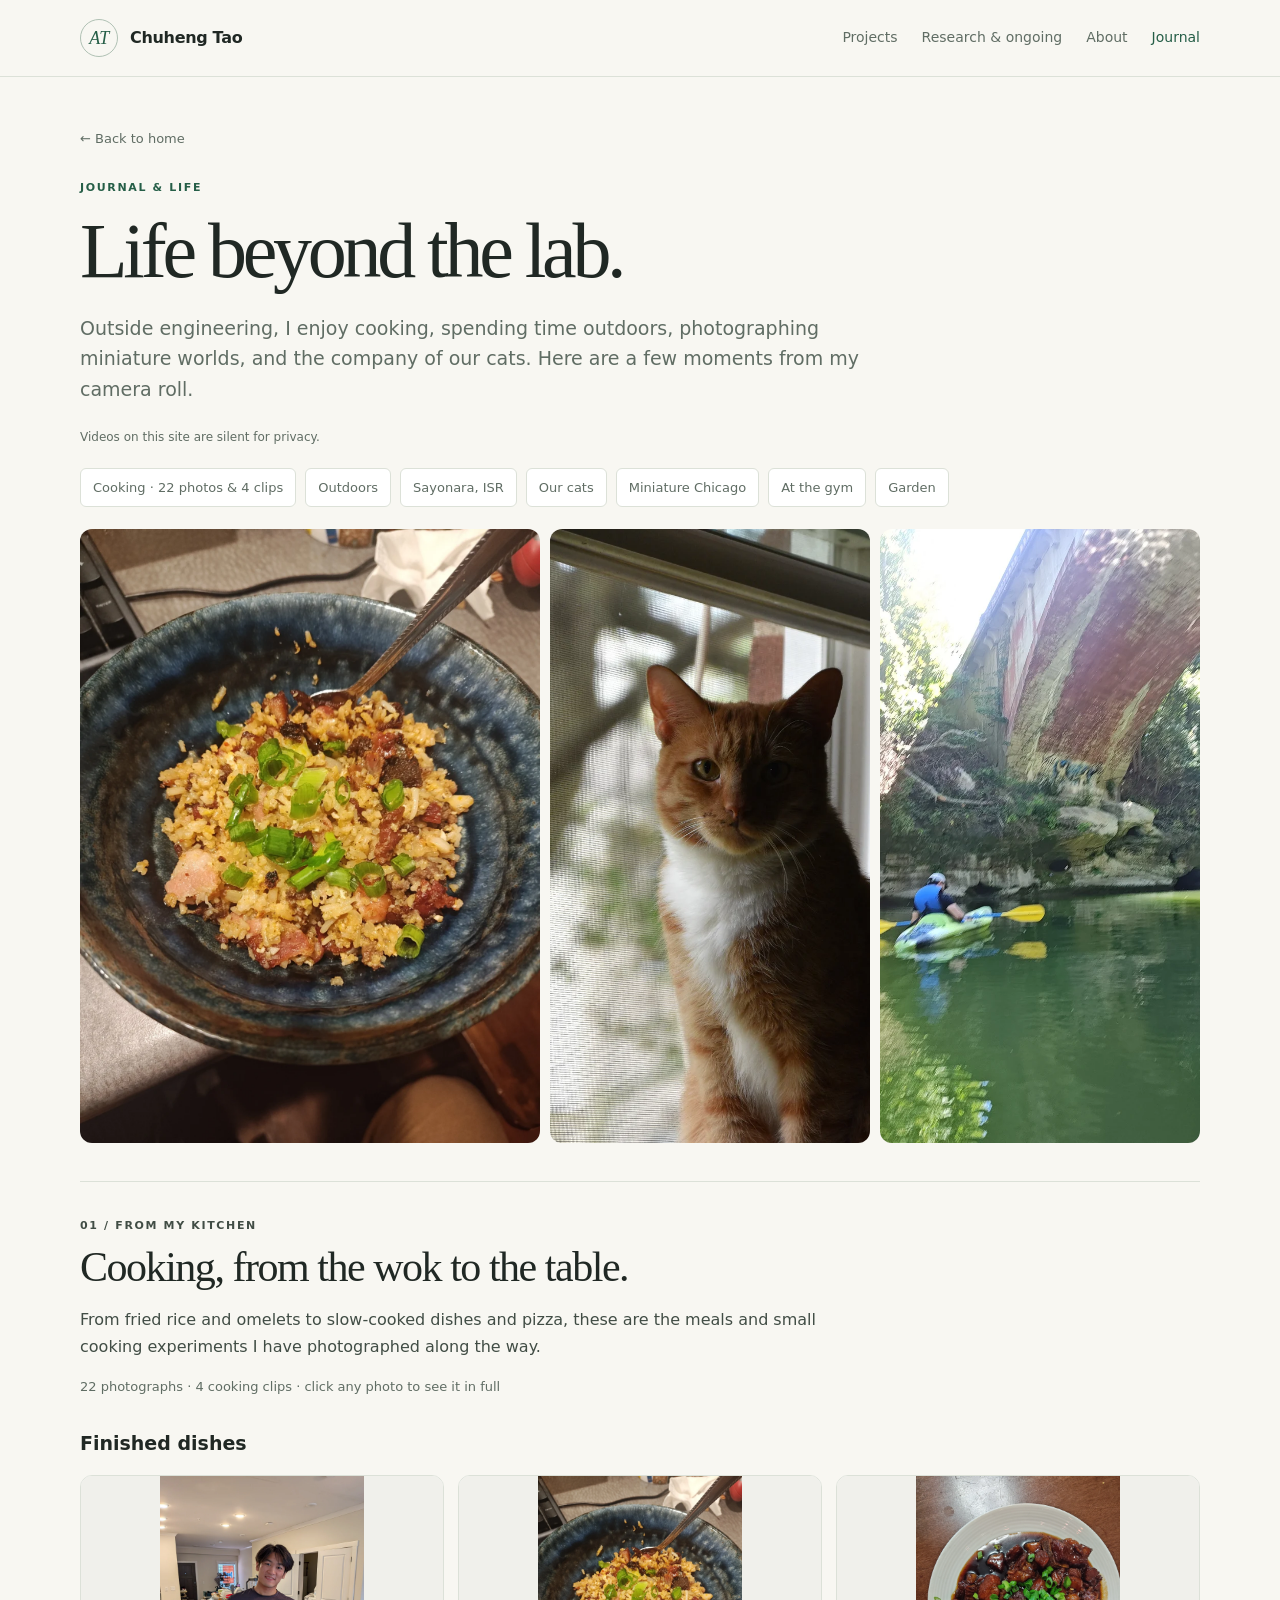
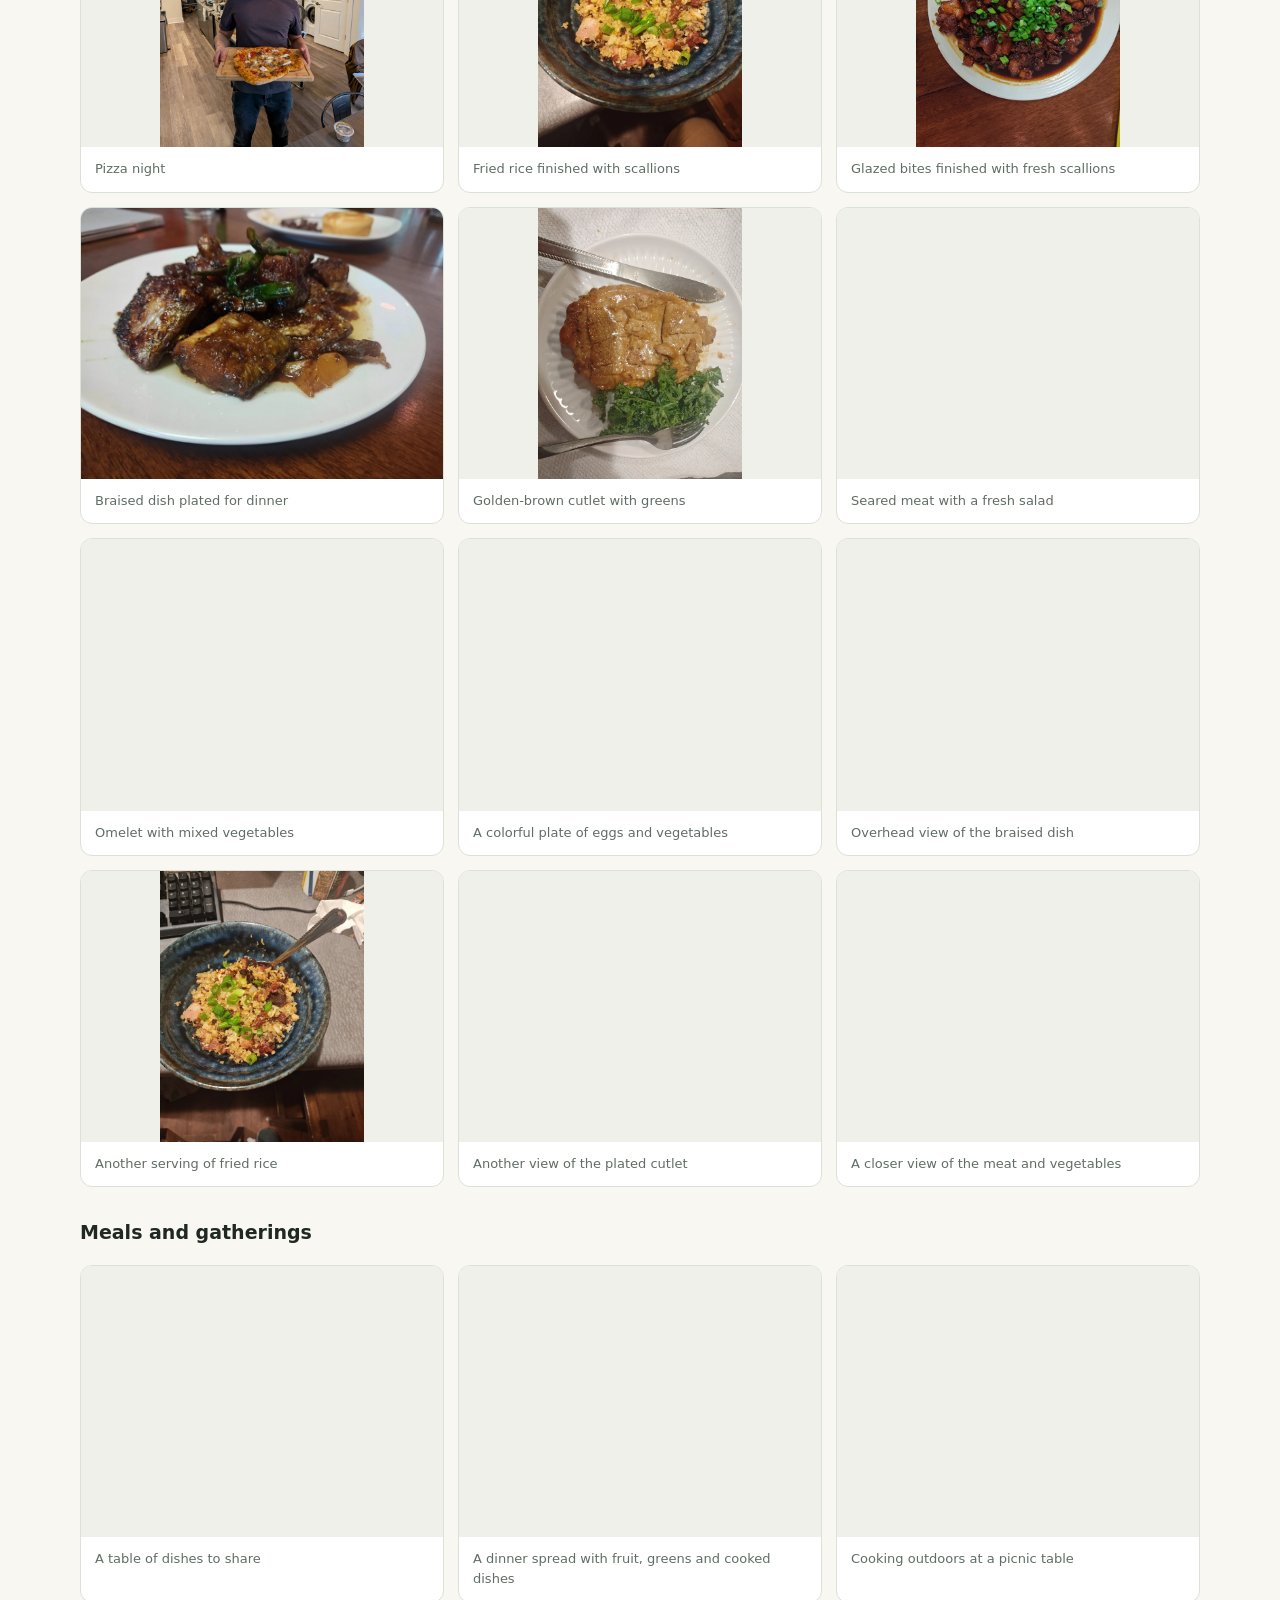
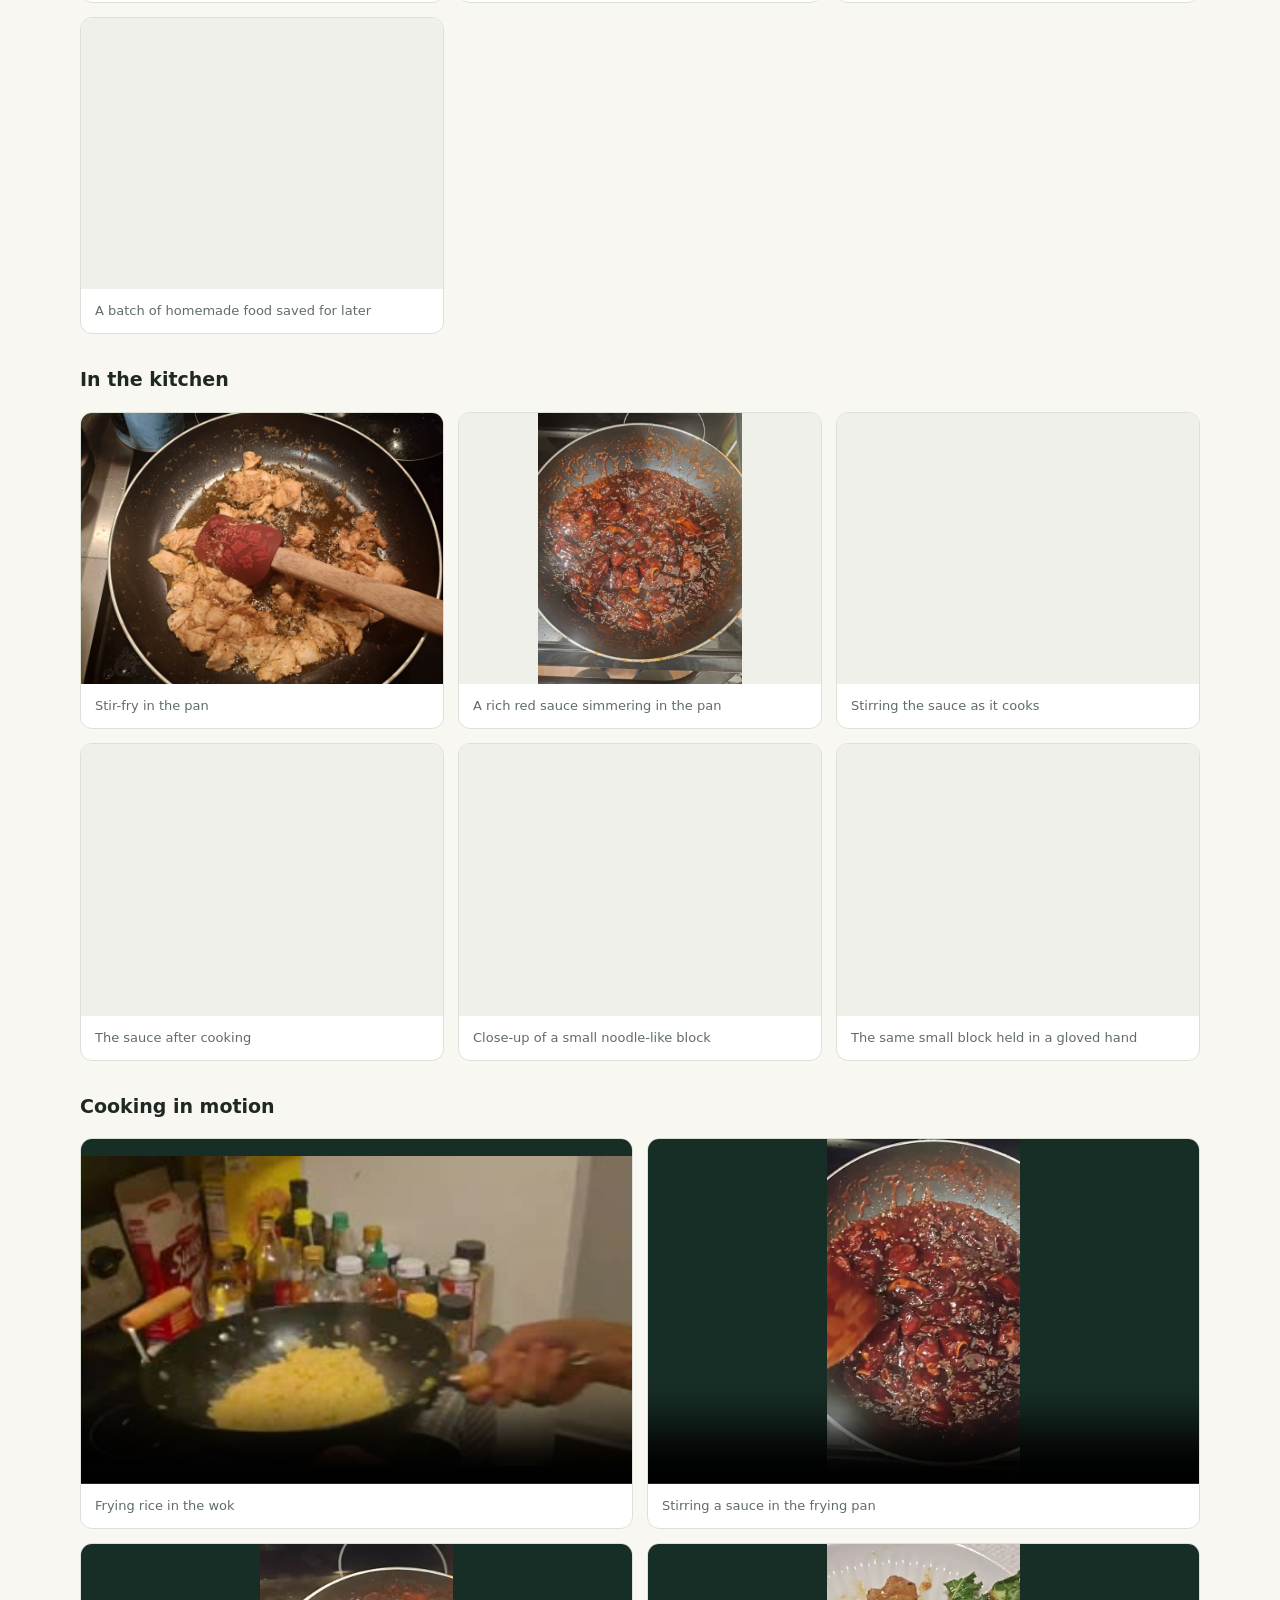
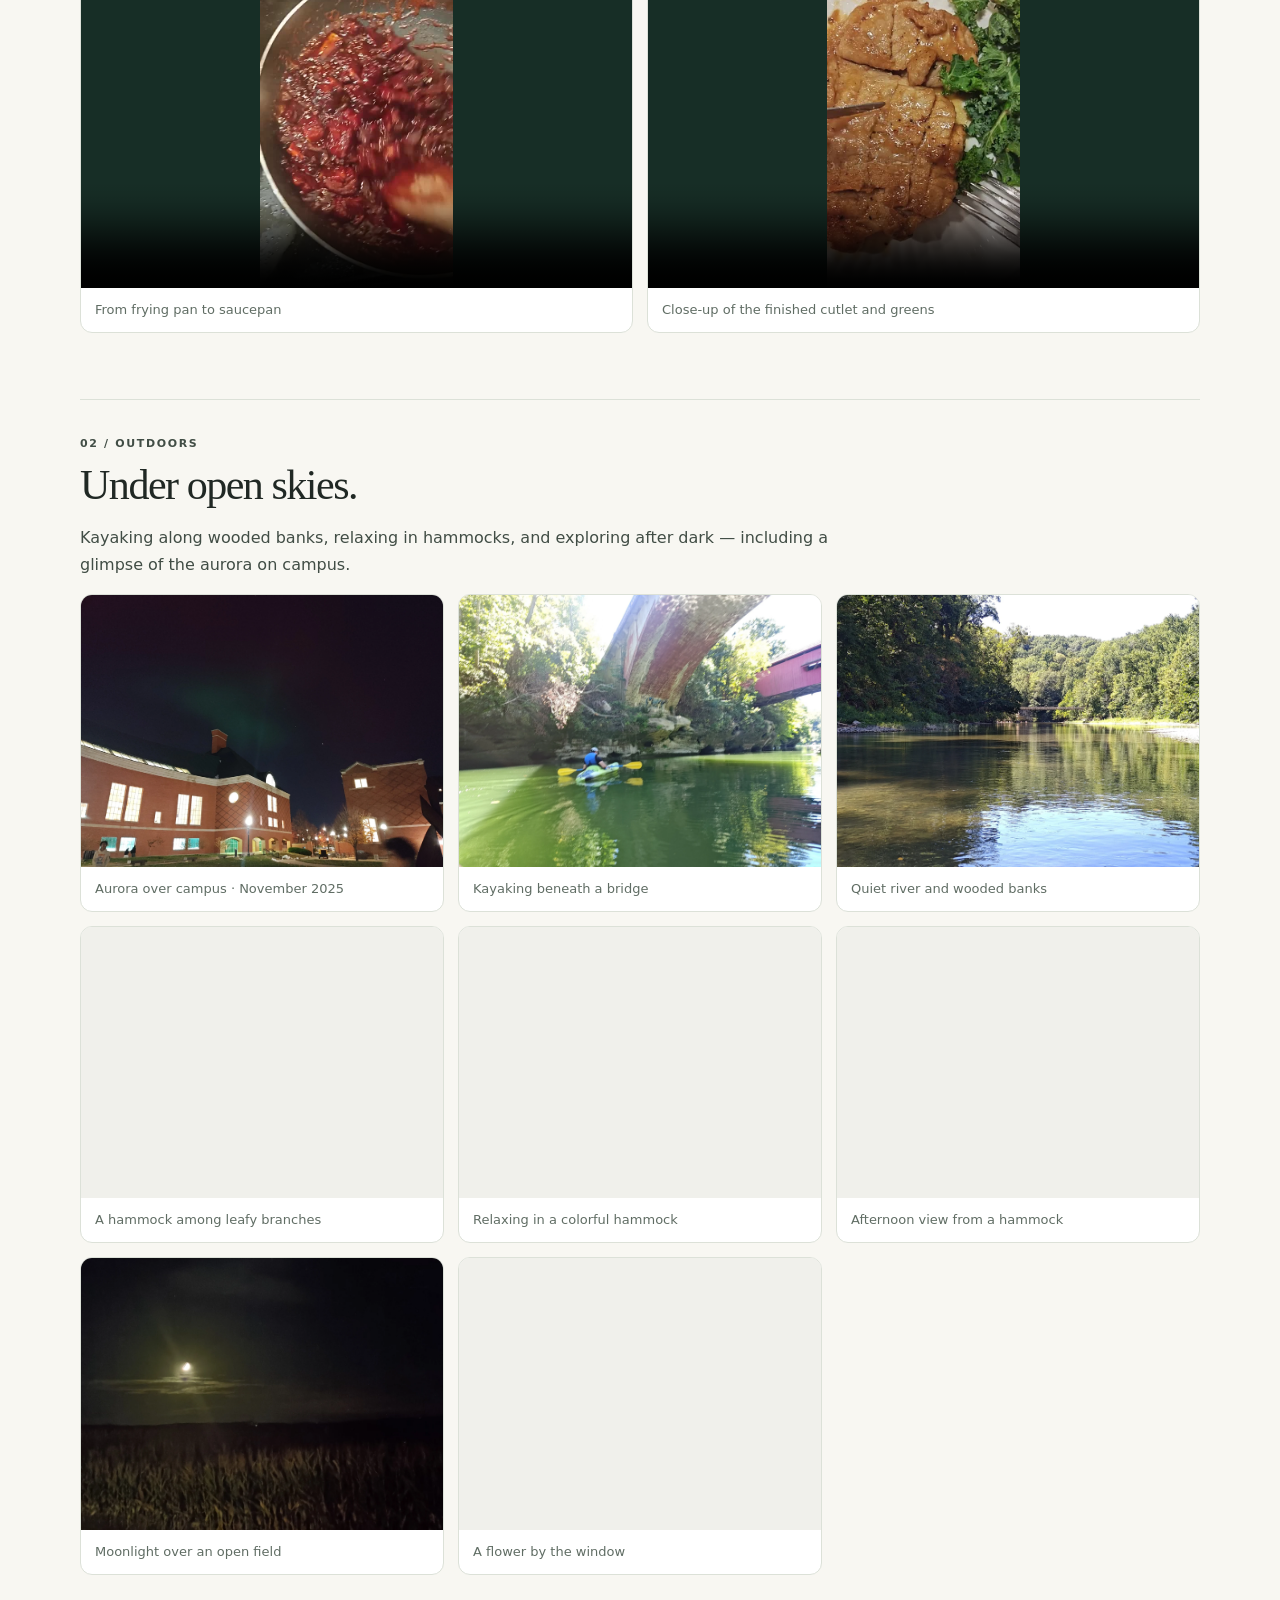
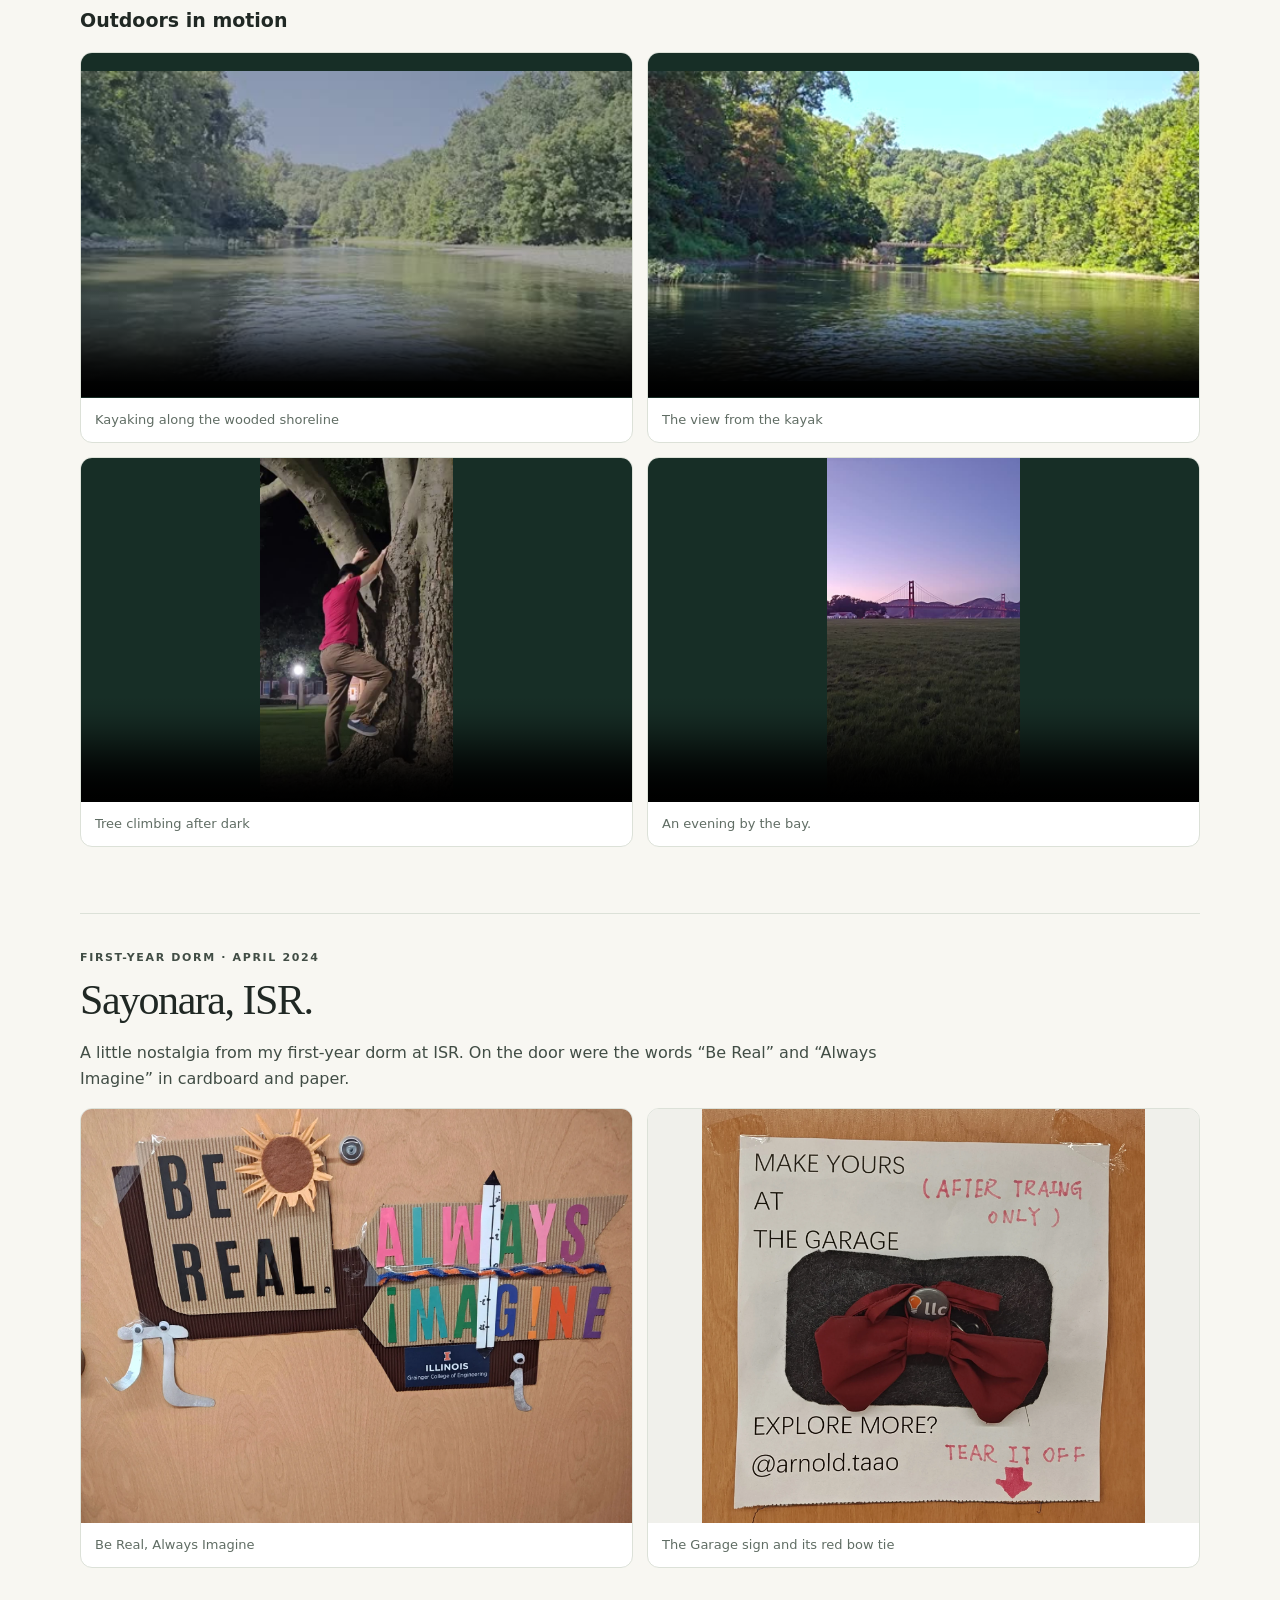
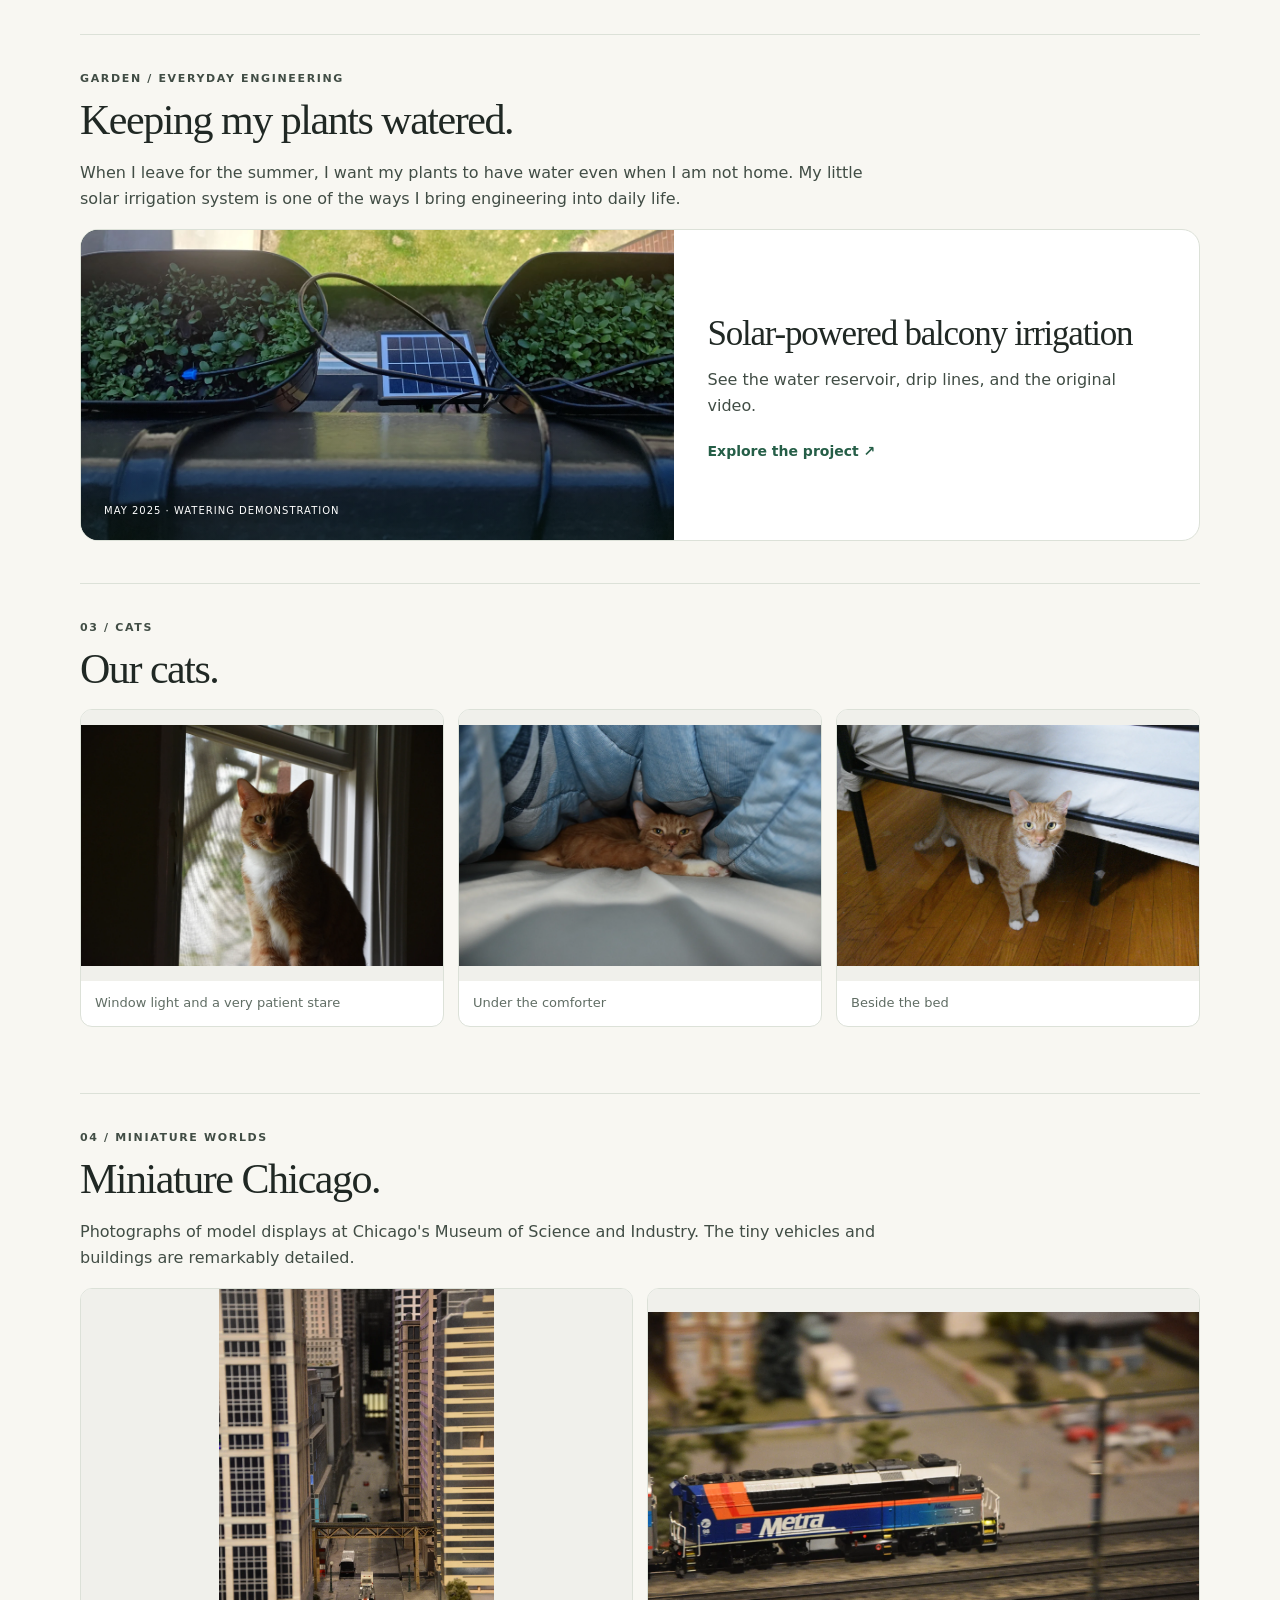
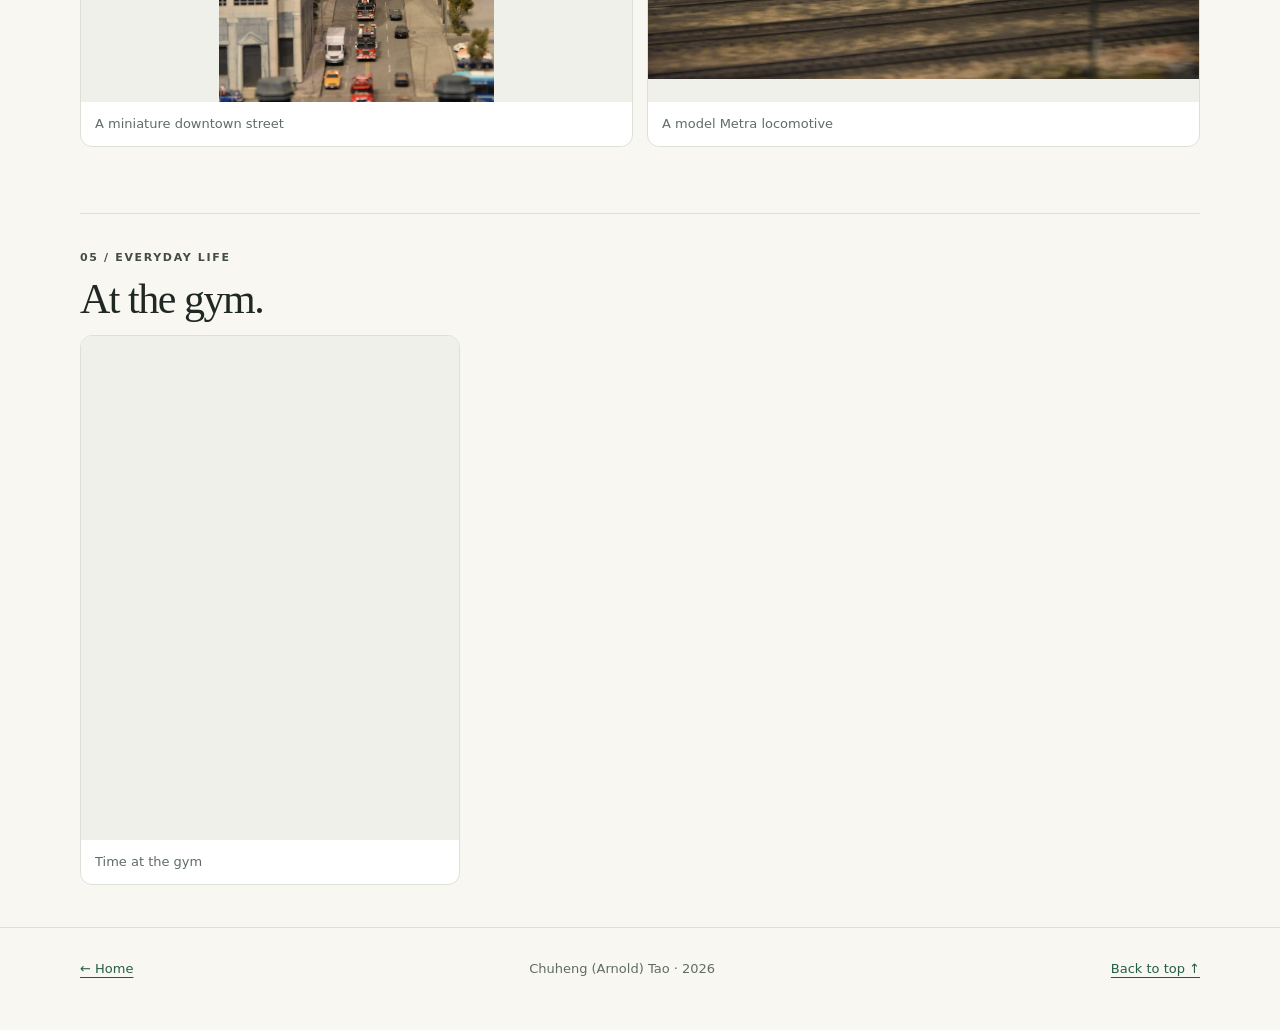
==== commit 76fb1fd4: "Add Sayonara ISR first-year dorm gallery" ====
--- a/projects/life.html
+++ b/projects/life.html
@@ -1,10 +1,29 @@
 <!DOCTYPE html>
 
 <html lang="en"><head><meta charset="utf-8"/><meta content="width=device-width,initial-scale=1" name="viewport"/><meta content="My personal photo journal: cooking, our cats, miniature models, and life outdoors." name="description"/><title>Life beyond the lab — Chuheng Tao</title><link href="../styles.css" rel="stylesheet"/><style>
-.life-page .article-hero{padding-bottom:28px}.life-page .article-hero h1{max-width:900px}.life-page .lead{max-width:800px}.life-jump{display:flex;gap:9px;flex-wrap:wrap;margin:20px 0 12px}.life-jump a{font-size:13px;padding:8px 12px;border:1px solid var(--line);background:white;border-radius:6px;text-decoration:none}.life-hero-grid{display:grid;grid-template-columns:1.18fr .82fr .82fr;gap:10px;margin:22px 0 10px}.life-hero-grid a{display:block;overflow:hidden;border-radius:12px}.life-hero-grid img{height:100%;width:100%;object-fit:cover;aspect-ratio:4/3}.life-hero-grid a:first-child img{aspect-ratio:auto;min-height:210px}.life-section{padding:35px 0 42px;margin:0;border-top:1px solid var(--line);scroll-margin-top:15px}.life-section h2{font:normal clamp(28px,3.6vw,42px)/1.12 var(--serif);letter-spacing:-.035em;margin:0 0 12px}.life-section p{color:#414d45;max-width:800px}.life-subhead{margin:30px 0 0;font-size:19px;font-weight:650}.life-grid{display:grid;grid-template-columns:repeat(3,minmax(0,1fr));gap:14px;margin:16px 0 24px}.life-grid.two{grid-template-columns:repeat(2,minmax(0,1fr))}.life-card,.life-video{background:#fff;border:1px solid var(--line);border-radius:12px;overflow:hidden;margin:0;min-width:0}.life-card a{display:block;background:#f0f0eb}.life-card img{display:block;width:100%;aspect-ratio:4/3;object-fit:contain}.life-card figcaption,.life-video figcaption{padding:12px 14px;font-size:13px;color:var(--muted);line-height:1.55}.life-clips{display:grid;grid-template-columns:repeat(2,minmax(0,1fr));gap:14px;margin:16px 0 24px}.life-video video{width:100%;display:block;background:#172e26;aspect-ratio:16/10;object-fit:contain}.life-section .eyebrow{margin-bottom:9px}.life-section .life-caption{font-size:12px;color:var(--muted);margin-top:0}.life-page a:hover img{opacity:.95}.life-single{max-width:380px}.life-single .life-card img{aspect-ratio:3/4}.life-page .section-count{color:var(--muted);font-size:13px;margin-top:0}@media(max-width:800px){.life-grid,.life-grid.two{grid-template-columns:1fr 1fr}.life-hero-grid{grid-template-columns:1fr 1fr}.life-hero-grid a:first-child{grid-column:1/-1}.life-hero-grid a:first-child img{aspect-ratio:16/9;min-height:0}}@media(max-width:540px){.life-grid,.life-grid.two,.life-clips{grid-template-columns:1fr}.life-hero-grid{gap:7px}.life-jump{gap:6px}.life-jump a{font-size:12px}.life-card img{aspect-ratio:4/3}}</style></head><body><a class="skip" href="#main">Skip to content</a><header><div class="wrap nav"><a class="brand" href="../index.html"><span aria-hidden="true" class="monogram">AT</span>Chuheng Tao</a><nav aria-label="Main navigation"><a href="../index.html#projects">Projects</a><a href="../index.html#ongoing">Research &amp; ongoing</a><a href="../index.html#about">About</a><a aria-current="page" href="../index.html#journal">Journal</a></nav></div></header><main class="wrap life-page" id="main"><section class="article-hero"><a class="back" href="../index.html#journal">← Back to home</a><p class="eyebrow">Journal &amp; life</p><h1>Life beyond the lab.</h1><p class="lead">Outside engineering, I enjoy cooking, spending time outdoors, photographing miniature worlds, and the company of our cats. Here are a few moments from my camera roll.</p><p class="caption">Videos on this site are silent for privacy.</p><nav aria-label="Gallery sections" class="life-jump"><a href="#cooking">Cooking · 22 photos &amp; 4 clips</a><a href="#outdoors">Outdoors</a><a href="#cats">Our cats</a><a href="#miniatures">Miniature Chicago</a><a href="#fitness">At the gym</a><a href="#garden">Garden</a></nav><div class="life-hero-grid"><a href="#cooking"><img alt="Fried rice finished with scallions" loading="eager" src="../assets/life/fried-rice-bowl.webp"/></a><a href="#cats"><img alt="Window light and a very patient stare" loading="eager" src="../assets/life/cat-window.webp"/></a><a href="#outdoors"><img alt="Kayaking beneath a bridge" loading="eager" src="../assets/life/kayak-bridge.webp"/></a></div></section>
+.life-page .article-hero{padding-bottom:28px}.life-page .article-hero h1{max-width:900px}.life-page .lead{max-width:800px}.life-jump{display:flex;gap:9px;flex-wrap:wrap;margin:20px 0 12px}.life-jump a{font-size:13px;padding:8px 12px;border:1px solid var(--line);background:white;border-radius:6px;text-decoration:none}.life-hero-grid{display:grid;grid-template-columns:1.18fr .82fr .82fr;gap:10px;margin:22px 0 10px}.life-hero-grid a{display:block;overflow:hidden;border-radius:12px}.life-hero-grid img{height:100%;width:100%;object-fit:cover;aspect-ratio:4/3}.life-hero-grid a:first-child img{aspect-ratio:auto;min-height:210px}.life-section{padding:35px 0 42px;margin:0;border-top:1px solid var(--line);scroll-margin-top:15px}.life-section h2{font:normal clamp(28px,3.6vw,42px)/1.12 var(--serif);letter-spacing:-.035em;margin:0 0 12px}.life-section p{color:#414d45;max-width:800px}.life-subhead{margin:30px 0 0;font-size:19px;font-weight:650}.life-grid{display:grid;grid-template-columns:repeat(3,minmax(0,1fr));gap:14px;margin:16px 0 24px}.life-grid.two{grid-template-columns:repeat(2,minmax(0,1fr))}.life-card,.life-video{background:#fff;border:1px solid var(--line);border-radius:12px;overflow:hidden;margin:0;min-width:0}.life-card a{display:block;background:#f0f0eb}.life-card img{display:block;width:100%;aspect-ratio:4/3;object-fit:contain}.life-card figcaption,.life-video figcaption{padding:12px 14px;font-size:13px;color:var(--muted);line-height:1.55}.life-clips{display:grid;grid-template-columns:repeat(2,minmax(0,1fr));gap:14px;margin:16px 0 24px}.life-video video{width:100%;display:block;background:#172e26;aspect-ratio:16/10;object-fit:contain}.life-section .eyebrow{margin-bottom:9px}.life-section .life-caption{font-size:12px;color:var(--muted);margin-top:0}.life-page a:hover img{opacity:.95}.life-single{max-width:380px}.life-single .life-card img{aspect-ratio:3/4}.life-page .section-count{color:var(--muted);font-size:13px;margin-top:0}@media(max-width:800px){.life-grid,.life-grid.two{grid-template-columns:1fr 1fr}.life-hero-grid{grid-template-columns:1fr 1fr}.life-hero-grid a:first-child{grid-column:1/-1}.life-hero-grid a:first-child img{aspect-ratio:16/9;min-height:0}}@media(max-width:540px){.life-grid,.life-grid.two,.life-clips{grid-template-columns:1fr}.life-hero-grid{gap:7px}.life-jump{gap:6px}.life-jump a{font-size:12px}.life-card img{aspect-ratio:4/3}}</style></head><body><a class="skip" href="#main">Skip to content</a><header><div class="wrap nav"><a class="brand" href="../index.html"><span aria-hidden="true" class="monogram">AT</span>Chuheng Tao</a><nav aria-label="Main navigation"><a href="../index.html#projects">Projects</a><a href="../index.html#ongoing">Research &amp; ongoing</a><a href="../index.html#about">About</a><a aria-current="page" href="../index.html#journal">Journal</a></nav></div></header><main class="wrap life-page" id="main"><section class="article-hero"><a class="back" href="../index.html#journal">← Back to home</a><p class="eyebrow">Journal &amp; life</p><h1>Life beyond the lab.</h1><p class="lead">Outside engineering, I enjoy cooking, spending time outdoors, photographing miniature worlds, and the company of our cats. Here are a few moments from my camera roll.</p><p class="caption">Videos on this site are silent for privacy.</p><nav aria-label="Gallery sections" class="life-jump"><a href="#cooking">Cooking · 22 photos &amp; 4 clips</a><a href="#outdoors">Outdoors</a><a href="#isr">Sayonara, ISR</a><a href="#cats">Our cats</a><a href="#miniatures">Miniature Chicago</a><a href="#fitness">At the gym</a><a href="#garden">Garden</a></nav><div class="life-hero-grid"><a href="#cooking"><img alt="Fried rice finished with scallions" loading="eager" src="../assets/life/fried-rice-bowl.webp"/></a><a href="#cats"><img alt="Window light and a very patient stare" loading="eager" src="../assets/life/cat-window.webp"/></a><a href="#outdoors"><img alt="Kayaking beneath a bridge" loading="eager" src="../assets/life/kayak-bridge.webp"/></a></div></section>
 <section class="life-section" id="cooking"><p class="eyebrow">01 / From my kitchen</p><h2>Cooking, from the wok to the table.</h2><p>From fried rice and omelets to slow-cooked dishes and pizza, these are the meals and small cooking experiments I have photographed along the way.</p><p class="section-count">22 photographs · 4 cooking clips · click any photo to see it in full</p><h3 class="life-subhead">Finished dishes</h3><div class="life-grid"><figure class="life-card"><a aria-label="Open full photograph: Pizza night" href="../assets/life/pizza-night.webp"><img alt="Pizza night" decoding="async" loading="lazy" src="../assets/life/pizza-night.webp"/></a><figcaption>Pizza night</figcaption></figure><figure class="life-card"><a aria-label="Open full photograph: Fried rice finished with scallions" href="../assets/life/fried-rice-bowl.webp"><img alt="Fried rice finished with scallions" decoding="async" loading="lazy" src="../assets/life/fried-rice-bowl.webp"/></a><figcaption>Fried rice finished with scallions</figcaption></figure><figure class="life-card"><a aria-label="Open full photograph: Glazed bites finished with fresh scallions" href="../assets/life/glazed-dish.webp"><img alt="Glazed bites finished with fresh scallions" decoding="async" loading="lazy" src="../assets/life/glazed-dish.webp"/></a><figcaption>Glazed bites finished with fresh scallions</figcaption></figure><figure class="life-card"><a aria-label="Open full photograph: Braised dish plated for dinner" href="../assets/life/braised-ribs-plate.webp"><img alt="Braised dish plated for dinner" decoding="async" loading="lazy" src="../assets/life/braised-ribs-plate.webp"/></a><figcaption>Braised dish plated for dinner</figcaption></figure><figure class="life-card"><a aria-label="Open full photograph: Golden-brown cutlet with greens" href="../assets/life/golden-cutlet.webp"><img alt="Golden-brown cutlet with greens" decoding="async" loading="lazy" src="../assets/life/golden-cutlet.webp"/></a><figcaption>Golden-brown cutlet with greens</figcaption></figure><figure class="life-card"><a aria-label="Open full photograph: Seared meat with a fresh salad" href="../assets/life/steak-salad.webp"><img alt="Seared meat with a fresh salad" decoding="async" loading="lazy" src="../assets/life/steak-salad.webp"/></a><figcaption>Seared meat with a fresh salad</figcaption></figure><figure class="life-card"><a aria-label="Open full photograph: Omelet with mixed vegetables" href="../assets/life/omelet-vegetables.webp"><img alt="Omelet with mixed vegetables" decoding="async" loading="lazy" src="../assets/life/omelet-vegetables.webp"/></a><figcaption>Omelet with mixed vegetables</figcaption></figure><figure class="life-card"><a aria-label="Open full photograph: A colorful plate of eggs and vegetables" href="../assets/life/eggs-and-greens.webp"><img alt="A colorful plate of eggs and vegetables" decoding="async" loading="lazy" src="../assets/life/eggs-and-greens.webp"/></a><figcaption>A colorful plate of eggs and vegetables</figcaption></figure><figure class="life-card"><a aria-label="Open full photograph: Overhead view of the braised dish" href="../assets/life/braised-ribs-top.webp"><img alt="Overhead view of the braised dish" decoding="async" loading="lazy" src="../assets/life/braised-ribs-top.webp"/></a><figcaption>Overhead view of the braised dish</figcaption></figure><figure class="life-card"><a aria-label="Open full photograph: Another serving of fried rice" href="../assets/life/fried-rice-alt.webp"><img alt="Another serving of fried rice" decoding="async" loading="lazy" src="../assets/life/fried-rice-alt.webp"/></a><figcaption>Another serving of fried rice</figcaption></figure><figure class="life-card"><a aria-label="Open full photograph: Another view of the plated cutlet" href="../assets/life/golden-cutlet-alt.webp"><img alt="Another view of the plated cutlet" decoding="async" loading="lazy" src="../assets/life/golden-cutlet-alt.webp"/></a><figcaption>Another view of the plated cutlet</figcaption></figure><figure class="life-card"><a aria-label="Open full photograph: A closer view of the meat and vegetables" href="../assets/life/steak-salad-close.webp"><img alt="A closer view of the meat and vegetables" decoding="async" loading="lazy" src="../assets/life/steak-salad-close.webp"/></a><figcaption>A closer view of the meat and vegetables</figcaption></figure></div><h3 class="life-subhead">Meals and gatherings</h3><div class="life-grid"><figure class="life-card"><a aria-label="Open full photograph: A table of dishes to share" href="../assets/life/shared-table.webp"><img alt="A table of dishes to share" decoding="async" loading="lazy" src="../assets/life/shared-table.webp"/></a><figcaption>A table of dishes to share</figcaption></figure><figure class="life-card"><a aria-label="Open full photograph: A dinner spread with fruit, greens and cooked dishes" href="../assets/life/dinner-spread.webp"><img alt="A dinner spread with fruit, greens and cooked dishes" decoding="async" loading="lazy" src="../assets/life/dinner-spread.webp"/></a><figcaption>A dinner spread with fruit, greens and cooked dishes</figcaption></figure><figure class="life-card"><a aria-label="Open full photograph: Cooking outdoors at a picnic table" href="../assets/life/outdoor-cookout.webp"><img alt="Cooking outdoors at a picnic table" decoding="async" loading="lazy" src="../assets/life/outdoor-cookout.webp"/></a><figcaption>Cooking outdoors at a picnic table</figcaption></figure><figure class="life-card"><a aria-label="Open full photograph: A batch of homemade food saved for later" href="../assets/life/leftovers.webp"><img alt="A batch of homemade food saved for later" decoding="async" loading="lazy" src="../assets/life/leftovers.webp"/></a><figcaption>A batch of homemade food saved for later</figcaption></figure></div><h3 class="life-subhead">In the kitchen</h3><div class="life-grid"><figure class="life-card"><a aria-label="Open full photograph: Stir-fry in the pan" href="../assets/life/stir-fry-pan.webp"><img alt="Stir-fry in the pan" decoding="async" loading="lazy" src="../assets/life/stir-fry-pan.webp"/></a><figcaption>Stir-fry in the pan</figcaption></figure><figure class="life-card"><a aria-label="Open full photograph: A rich red sauce simmering in the pan" href="../assets/life/sauce-pan.webp"><img alt="A rich red sauce simmering in the pan" decoding="async" loading="lazy" src="../assets/life/sauce-pan.webp"/></a><figcaption>A rich red sauce simmering in the pan</figcaption></figure><figure class="life-card"><a aria-label="Open full photograph: Stirring the sauce as it cooks" href="../assets/life/sauce-stirring.webp"><img alt="Stirring the sauce as it cooks" decoding="async" loading="lazy" src="../assets/life/sauce-stirring.webp"/></a><figcaption>Stirring the sauce as it cooks</figcaption></figure><figure class="life-card"><a aria-label="Open full photograph: The sauce after cooking" href="../assets/life/saucepan-finished.webp"><img alt="The sauce after cooking" decoding="async" loading="lazy" src="../assets/life/saucepan-finished.webp"/></a><figcaption>The sauce after cooking</figcaption></figure><figure class="life-card"><a aria-label="Open full photograph: Close-up of a small noodle-like block" href="../assets/life/noodle-detail.webp"><img alt="Close-up of a small noodle-like block" decoding="async" loading="lazy" src="../assets/life/noodle-detail.webp"/></a><figcaption>Close-up of a small noodle-like block</figcaption></figure><figure class="life-card"><a aria-label="Open full photograph: The same small block held in a gloved hand" href="../assets/life/noodle-in-hand.webp"><img alt="The same small block held in a gloved hand" decoding="async" loading="lazy" src="../assets/life/noodle-in-hand.webp"/></a><figcaption>The same small block held in a gloved hand</figcaption></figure></div><h3 class="life-subhead">Cooking in motion</h3><div class="life-clips"><figure class="life-video"><video aria-label="Frying rice in the wok" controls="" muted="" playsinline="" poster="../assets/life/frying-rice-poster.jpg" preload="none"><source src="../assets/life/frying-rice.mp4" type="video/mp4"/></video><figcaption>Frying rice in the wok</figcaption></figure><figure class="life-video"><video aria-label="Stirring a sauce in the frying pan" controls="" muted="" playsinline="" poster="../assets/life/sauce-stirring-poster.jpg" preload="none"><source src="../assets/life/sauce-stirring.mp4" type="video/mp4"/></video><figcaption>Stirring a sauce in the frying pan</figcaption></figure><figure class="life-video"><video aria-label="From frying pan to saucepan" controls="" muted="" playsinline="" poster="../assets/life/pan-and-pot-poster.jpg" preload="none"><source src="../assets/life/pan-and-pot.mp4" type="video/mp4"/></video><figcaption>From frying pan to saucepan</figcaption></figure><figure class="life-video"><video aria-label="Close-up of the finished cutlet and greens" controls="" muted="" playsinline="" poster="../assets/life/cutlet-closeup-poster.jpg" preload="none"><source src="../assets/life/cutlet-closeup.mp4" type="video/mp4"/></video><figcaption>Close-up of the finished cutlet and greens</figcaption></figure></div></section>
 <section class="life-section" id="outdoors"><p class="eyebrow">02 / Outdoors</p><h2>Under open skies.</h2><p>Kayaking along wooded banks, relaxing in hammocks, and exploring after dark — including a glimpse of the aurora on campus.</p><div class="life-grid">
-<figure class="life-card" id="campus-aurora"><a aria-label="Open full photograph: Aurora over campus" href="../assets/life/campus-aurora.webp"><img alt="Faint green auroral glow in the night sky above illuminated red-brick campus buildings" decoding="async" loading="eager" src="../assets/life/campus-aurora.webp"/></a><figcaption>Aurora over campus · November 2025</figcaption></figure><figure class="life-card"><a aria-label="Open full photograph: Kayaking beneath a bridge" href="../assets/life/kayak-bridge.webp"><img alt="Kayaking beneath a bridge" decoding="async" loading="lazy" src="../assets/life/kayak-bridge.webp"/></a><figcaption>Kayaking beneath a bridge</figcaption></figure><figure class="life-card"><a aria-label="Open full photograph: Quiet river and wooded banks" href="../assets/life/river-banks.webp"><img alt="Quiet river and wooded banks" decoding="async" loading="lazy" src="../assets/life/river-banks.webp"/></a><figcaption>Quiet river and wooded banks</figcaption></figure><figure class="life-card"><a aria-label="Open full photograph: A hammock among leafy branches" href="../assets/life/hammock-trees.webp"><img alt="A hammock among leafy branches" decoding="async" loading="lazy" src="../assets/life/hammock-trees.webp"/></a><figcaption>A hammock among leafy branches</figcaption></figure><figure class="life-card"><a aria-label="Open full photograph: Relaxing in a colorful hammock" href="../assets/life/hammock-portrait.webp"><img alt="Relaxing in a colorful hammock" decoding="async" loading="lazy" src="../assets/life/hammock-portrait.webp"/></a><figcaption>Relaxing in a colorful hammock</figcaption></figure><figure class="life-card"><a aria-label="Open full photograph: Afternoon view from a hammock" href="../assets/life/hammock-view.webp"><img alt="Afternoon view from a hammock" decoding="async" loading="lazy" src="../assets/life/hammock-view.webp"/></a><figcaption>Afternoon view from a hammock</figcaption></figure><figure class="life-card"><a aria-label="Open full photograph: Moonlight over an open field" href="../assets/life/moonlit-field.webp"><img alt="Moonlight over an open field" decoding="async" loading="lazy" src="../assets/life/moonlit-field.webp"/></a><figcaption>Moonlight over an open field</figcaption></figure><figure class="life-card"><a aria-label="Open full photograph: A flower by the window" href="../assets/life/window-flower.webp"><img alt="A flower by the window" decoding="async" loading="lazy" src="../assets/life/window-flower.webp"/></a><figcaption>A flower by the window</figcaption></figure></div><h3 class="life-subhead">Outdoors in motion</h3><div class="life-clips"><figure class="life-video"><video aria-label="Kayaking along the wooded shoreline" controls="" muted="" playsinline="" poster="../assets/life/kayak-shore-poster.jpg" preload="none"><source src="../assets/life/kayak-shore.mp4" type="video/mp4"/></video><figcaption>Kayaking along the wooded shoreline</figcaption></figure><figure class="life-video"><video aria-label="The view from the kayak" controls="" muted="" playsinline="" poster="../assets/life/kayak-river-poster.jpg" preload="none"><source src="../assets/life/kayak-river.mp4" type="video/mp4"/></video><figcaption>The view from the kayak</figcaption></figure><figure class="life-video"><video aria-label="Tree climbing after dark" controls="" muted="" playsinline="" poster="../assets/life/night-tree-climb-poster.jpg" preload="none"><source src="../assets/life/night-tree-climb.mp4" type="video/mp4"/></video><figcaption>Tree climbing after dark</figcaption></figure><figure class="life-video"><video aria-label="Evening outdoors near the bay" controls="" muted="" playsinline="" poster="../assets/life/evening-bay-poster.jpg" preload="none"><source src="../assets/life/evening-bay.mp4" type="video/mp4"/></video><figcaption>An evening by the bay.</figcaption></figure></div></section><section class="life-section" id="garden"><p class="eyebrow">Garden / Everyday engineering</p><h2>Keeping my plants watered.</h2><p>When I leave for the summer, I want my plants to have water even when I am not home. My little solar irrigation system is one of the ways I bring engineering into daily life.</p><a class="featured" href="solar-irrigation.html"><div class="cover"><img alt="Two balcony planters with a solar panel and drip tubing" loading="lazy" src="../assets/irrigation/solar-planters.webp"/><span class="cover-label">May 2025 · Watering demonstration</span></div><div class="feature-copy"><h3>Solar-powered balcony irrigation</h3><p>See the water reservoir, drip lines, and the original video.</p><span class="link-label">Explore the project ↗</span></div></a></section>
+<figure class="life-card" id="campus-aurora"><a aria-label="Open full photograph: Aurora over campus" href="../assets/life/campus-aurora.webp"><img alt="Faint green auroral glow in the night sky above illuminated red-brick campus buildings" decoding="async" loading="eager" src="../assets/life/campus-aurora.webp"/></a><figcaption>Aurora over campus · November 2025</figcaption></figure><figure class="life-card"><a aria-label="Open full photograph: Kayaking beneath a bridge" href="../assets/life/kayak-bridge.webp"><img alt="Kayaking beneath a bridge" decoding="async" loading="lazy" src="../assets/life/kayak-bridge.webp"/></a><figcaption>Kayaking beneath a bridge</figcaption></figure><figure class="life-card"><a aria-label="Open full photograph: Quiet river and wooded banks" href="../assets/life/river-banks.webp"><img alt="Quiet river and wooded banks" decoding="async" loading="lazy" src="../assets/life/river-banks.webp"/></a><figcaption>Quiet river and wooded banks</figcaption></figure><figure class="life-card"><a aria-label="Open full photograph: A hammock among leafy branches" href="../assets/life/hammock-trees.webp"><img alt="A hammock among leafy branches" decoding="async" loading="lazy" src="../assets/life/hammock-trees.webp"/></a><figcaption>A hammock among leafy branches</figcaption></figure><figure class="life-card"><a aria-label="Open full photograph: Relaxing in a colorful hammock" href="../assets/life/hammock-portrait.webp"><img alt="Relaxing in a colorful hammock" decoding="async" loading="lazy" src="../assets/life/hammock-portrait.webp"/></a><figcaption>Relaxing in a colorful hammock</figcaption></figure><figure class="life-card"><a aria-label="Open full photograph: Afternoon view from a hammock" href="../assets/life/hammock-view.webp"><img alt="Afternoon view from a hammock" decoding="async" loading="lazy" src="../assets/life/hammock-view.webp"/></a><figcaption>Afternoon view from a hammock</figcaption></figure><figure class="life-card"><a aria-label="Open full photograph: Moonlight over an open field" href="../assets/life/moonlit-field.webp"><img alt="Moonlight over an open field" decoding="async" loading="lazy" src="../assets/life/moonlit-field.webp"/></a><figcaption>Moonlight over an open field</figcaption></figure><figure class="life-card"><a aria-label="Open full photograph: A flower by the window" href="../assets/life/window-flower.webp"><img alt="A flower by the window" decoding="async" loading="lazy" src="../assets/life/window-flower.webp"/></a><figcaption>A flower by the window</figcaption></figure></div><h3 class="life-subhead">Outdoors in motion</h3><div class="life-clips"><figure class="life-video"><video aria-label="Kayaking along the wooded shoreline" controls="" muted="" playsinline="" poster="../assets/life/kayak-shore-poster.jpg" preload="none"><source src="../assets/life/kayak-shore.mp4" type="video/mp4"/></video><figcaption>Kayaking along the wooded shoreline</figcaption></figure><figure class="life-video"><video aria-label="The view from the kayak" controls="" muted="" playsinline="" poster="../assets/life/kayak-river-poster.jpg" preload="none"><source src="../assets/life/kayak-river.mp4" type="video/mp4"/></video><figcaption>The view from the kayak</figcaption></figure><figure class="life-video"><video aria-label="Tree climbing after dark" controls="" muted="" playsinline="" poster="../assets/life/night-tree-climb-poster.jpg" preload="none"><source src="../assets/life/night-tree-climb.mp4" type="video/mp4"/></video><figcaption>Tree climbing after dark</figcaption></figure><figure class="life-video"><video aria-label="Evening outdoors near the bay" controls="" muted="" playsinline="" poster="../assets/life/evening-bay-poster.jpg" preload="none"><source src="../assets/life/evening-bay.mp4" type="video/mp4"/></video><figcaption>An evening by the bay.</figcaption></figure></div></section><section class="life-section" id="isr">
+  <p class="eyebrow">First-year dorm · April 2024</p>
+  <h2>Sayonara, ISR.</h2>
+  <p>A little nostalgia from my first-year dorm at ISR. On the door were the words &ldquo;Be Real&rdquo; and &ldquo;Always Imagine&rdquo; in cardboard and paper.</p>
+  <div class="life-grid two">
+    <figure class="life-card">
+      <a aria-label="Open full photograph of the ISR door collage" href="../assets/life/isr-door-collage.webp">
+        <img src="../assets/life/isr-door-collage.webp" width="1600" height="1200" alt="Handmade dorm door collage with a sunflower, colorful lettering, and a paper imaginary number line" loading="lazy" decoding="async">
+      </a>
+      <figcaption>Be Real, Always Imagine</figcaption>
+    </figure>
+    <figure class="life-card">
+      <a aria-label="Open full photograph of the Garage bow-tie sign" href="../assets/life/isr-garage-bow-tie.webp">
+        <img src="../assets/life/isr-garage-bow-tie.webp" width="1600" height="1494" alt="Red bow tie and a lightbulb pin on a handmade sign for The Garage" loading="lazy" decoding="async">
+      </a>
+      <figcaption>The Garage sign and its red bow tie</figcaption>
+    </figure>
+  </div>
+</section>
+<section class="life-section" id="garden"><p class="eyebrow">Garden / Everyday engineering</p><h2>Keeping my plants watered.</h2><p>When I leave for the summer, I want my plants to have water even when I am not home. My little solar irrigation system is one of the ways I bring engineering into daily life.</p><a class="featured" href="solar-irrigation.html"><div class="cover"><img alt="Two balcony planters with a solar panel and drip tubing" loading="lazy" src="../assets/irrigation/solar-planters.webp"/><span class="cover-label">May 2025 · Watering demonstration</span></div><div class="feature-copy"><h3>Solar-powered balcony irrigation</h3><p>See the water reservoir, drip lines, and the original video.</p><span class="link-label">Explore the project ↗</span></div></a></section>
 <section class="life-section" id="cats"><p class="eyebrow">03 / Cats</p><h2>Our cats.</h2><div class="life-grid"><figure class="life-card"><a aria-label="Open full photograph: Window light and a very patient stare" href="../assets/life/cat-window.webp"><img alt="Window light and a very patient stare" decoding="async" loading="lazy" src="../assets/life/cat-window.webp"/></a><figcaption>Window light and a very patient stare</figcaption></figure><figure class="life-card"><a aria-label="Open full photograph: Under the comforter" href="../assets/life/cat-blanket.webp"><img alt="Under the comforter" decoding="async" loading="lazy" src="../assets/life/cat-blanket.webp"/></a><figcaption>Under the comforter</figcaption></figure><figure class="life-card"><a aria-label="Open full photograph: Beside the bed" href="../assets/life/cat-bedside.webp"><img alt="Beside the bed" decoding="async" loading="lazy" src="../assets/life/cat-bedside.webp"/></a><figcaption>Beside the bed</figcaption></figure></div></section>
 <section class="life-section" id="miniatures"><p class="eyebrow">04 / Miniature worlds</p><h2>Miniature Chicago.</h2><p>Photographs of model displays at Chicago's Museum of Science and Industry. The tiny vehicles and buildings are remarkably detailed.</p><div class="life-grid two"><figure class="life-card"><a aria-label="Open full photograph: A miniature downtown street" href="../assets/life/miniature-city.webp"><img alt="A miniature downtown street" decoding="async" loading="lazy" src="../assets/life/miniature-city.webp"/></a><figcaption>A miniature downtown street</figcaption></figure><figure class="life-card"><a aria-label="Open full photograph: A model Metra locomotive" href="../assets/life/miniature-train.webp"><img alt="A model Metra locomotive" decoding="async" loading="lazy" src="../assets/life/miniature-train.webp"/></a><figcaption>A model Metra locomotive</figcaption></figure></div></section>
 <section class="life-section" id="fitness"><p class="eyebrow">05 / Everyday life</p><h2>At the gym.</h2><div class="life-single"><figure class="life-card"><a aria-label="Open full photograph: Time at the gym" href="../assets/life/gym.webp"><img alt="Time at the gym" decoding="async" loading="lazy" src="../assets/life/gym.webp"/></a><figcaption>Time at the gym</figcaption></figure></div></section></main><footer><div class="wrap footer-inner"><a href="../index.html#journal">← Home</a><span>Chuheng (Arnold) Tao · 2026</span><a href="#main">Back to top ↑</a></div></footer></body></html>
